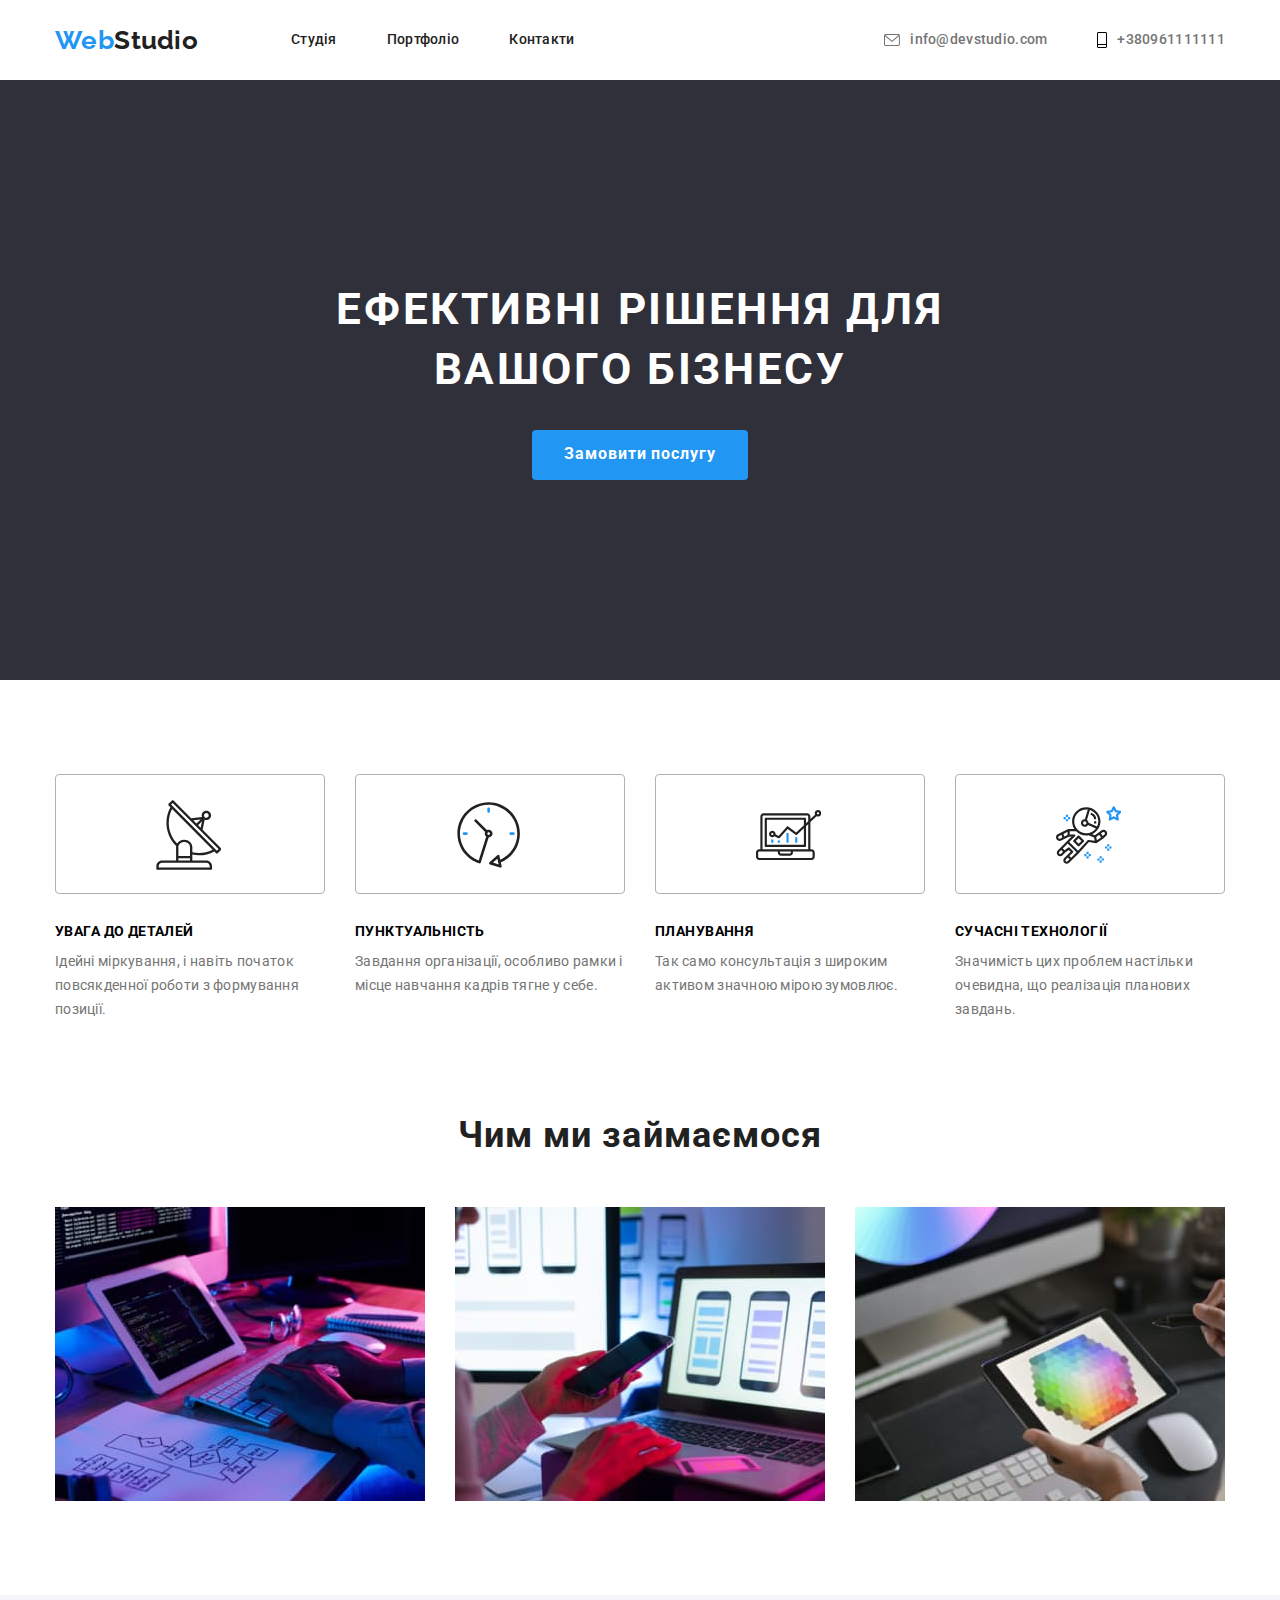
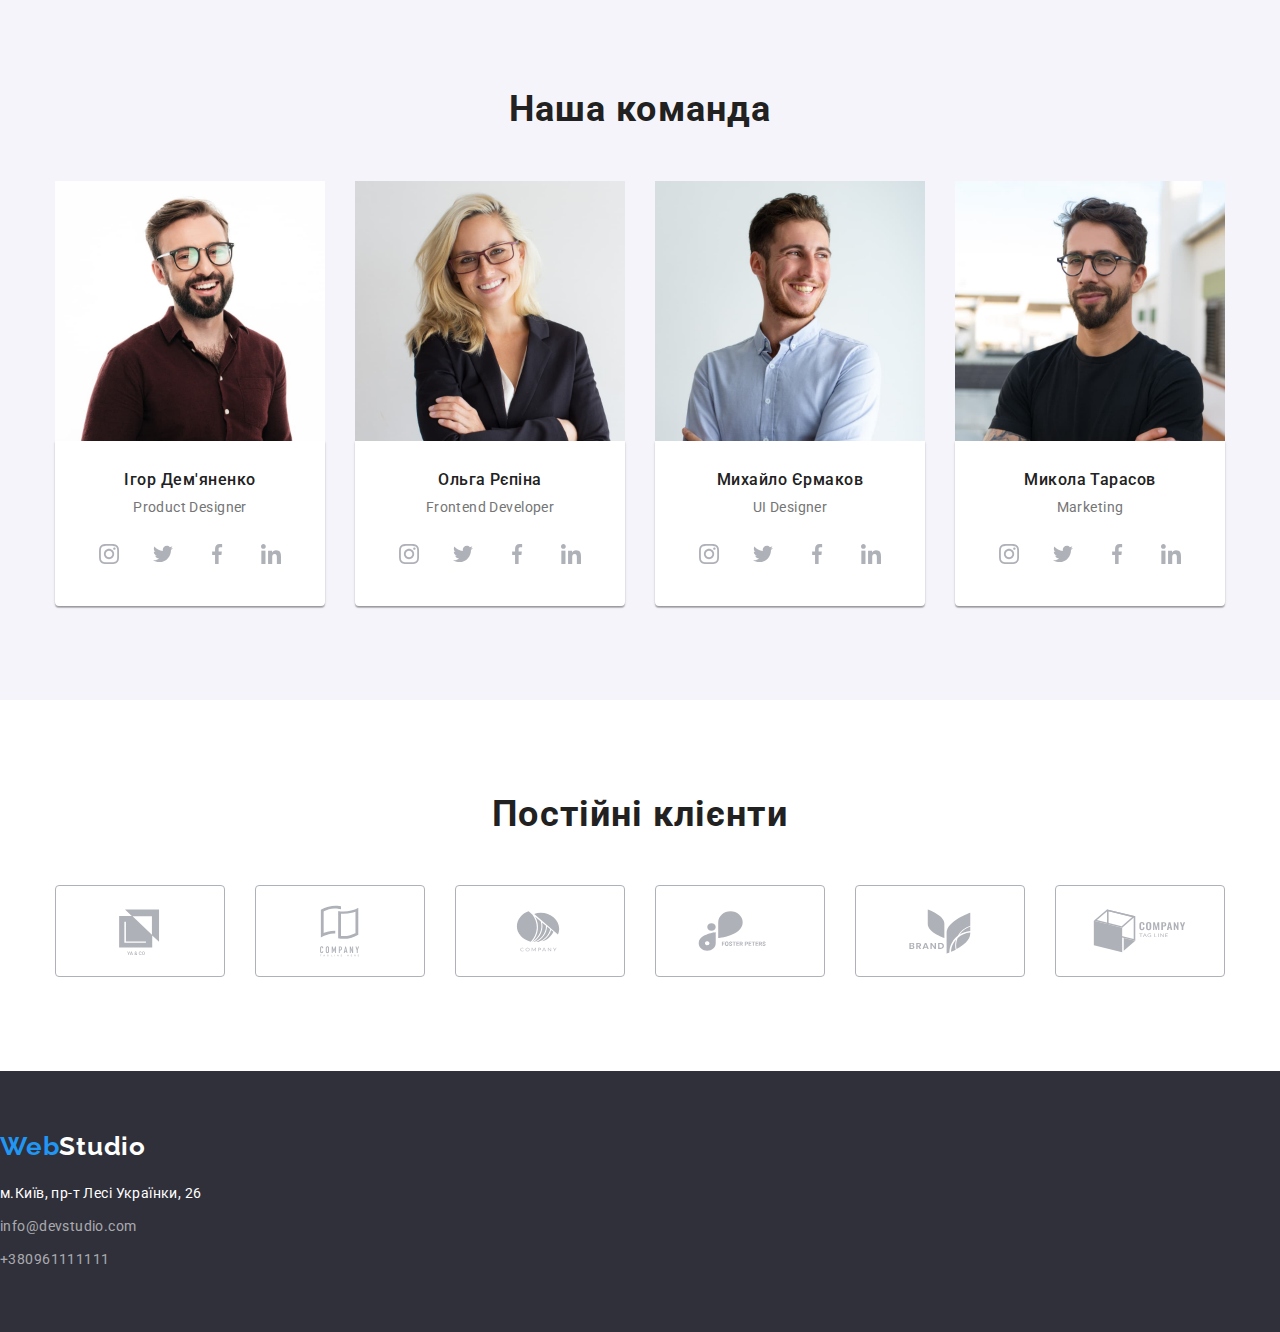
==== index.html @ b069c151 "header додав svg" ====
<!DOCTYPE html>
<html lang="uk">
<head>
  <meta charset="UTF-8">
  <meta name="viewport" content="width=device-width, initial-scale=1.0"/>
  <title>WebStudio</title>
  <link rel="preconnect" href="https://fonts.googleapis.com">
<link rel="preconnect" href="https://fonts.gstatic.com" crossorigin>
<link href="https://fonts.googleapis.com/css2?family=Raleway:wght@700&family=Roboto:wght@400;500;700;900&display=swap" 
rel="stylesheet">
 
<link rel="stylesheet"  
href="https://cdn.jsdelivr.net/npm/modern-normalize@1.1.0/modern-normalize.min.css">



<link rel="stylesheet" href=./css/styles.css>
  
  
</head>
  <body>
    <!--шапка сайта-->
<header class="page-header">
<div class="container page-header-container"> 
<nav class="page-nav">
     
          <a href="./index.html" class="studio-list link-port"><span class="logo"><span class="accent-logo list link">Web</span>Studio</span></a> 
    
     <ul class="list menu">
       <li class="menu-item">
          <a class="link-port menu-link contakt-stil" href="./index.html">Студія</a></li>
            <li class="menu-item">
               <a class="menu-link link-port" href="./portfolio.html">Портфоліо</a></li>
             <li class="menu-item"> 
          <a class="menu-link link-port" href="./index.html">Контакти</a></li>
    </ul>
  </nav>
    <ul class="list contakt">

      <div class="post-email">
        <li class="post-email-link"> 
          <svg class="post-email-icon">
            <use href="./images/symbol-defs 2.svg#icon-envelope-hover"></use>
       </li>

      <li>
        <a class="item-contakt contakt-email link-port" href="./mailto:info@devstudio.com">info@devstudio.com</a></li>
      </div>
        
        <div class="number">
        <li class="contakt-number"> 
          <svg class="contakt-phone-icon">
            <use href="./images/symbol-defs 2.svg#icon-untitled"></use>
       </li>
      
      <li><a class="item-contakt contakt-email  link-port" href="">+380961111111  </a></li>
    </div>
       
      

    </svg>


  
  </li>
   
    </ul>

  </div>


</header>

 <main> 
<section  class="overlay solutions-page section">    
 

  <div class="container">   

  
  
     <h1 class="title-main">Ефективні рішення для вашого бізнесу</h1>
       <button class="modal-open-btn button" type="button">Замовити послугу</button>
  </div>
      </div>
</section>
<section class="benefits section">
  <div class="container">
     <!-- <h2>ПЕРЕВАГИ КОМАНДИ</h2> -->
       <ul  class="list page-benefits">
  
        <li class="item-page-benefits">
          <div class="benefits-icon">
            <svg class="benefits-list-icon">

  <use href="./images/symbol-defs 2.svg#icon-ayntyf"></use>
                 </svg>
          </div>
          <h3 class="title-benefits">Увага до деталей</h3>
           <p class="note-benefits">Ідейні міркування, і навіть початок повсякденної роботи з формування позиції.</p>
        </li>
   
        <li class="item-page-benefits">
          <div class="benefits-icon">
            <svg class="benefits-list-icon">
            <use href="./images/symbol-defs 2.svg#icon-clock"></use>
                 </svg>
          </div>

          <h3 class="title-benefits">Пунктуальність</h3>
          <p class="note-benefits">Завдання організації, особливо рамки і місце навчання кадрів тягне у себе.</p>
          
       
        </li>
  
        <li class="item-page-benefits">
          <div class="benefits-icon">
            <svg class="benefits-list-icon">
            <use href="./images/symbol-defs 2.svg#icon-diagram"></use>
                 </svg>
          </div>
          <h3 class="title-benefits">Планування</h3>
           <p class="note-benefits">Так само консультація з широким активом значною мірою зумовлює.</p>
        </li>

             <li class="item-page-benefits">
              <div class="benefits-icon">
                <svg class="benefits-list-icon">
                <use href="./images/symbol-defs 2.svg#icon-astronaut"></use>
                     </svg>
              </div>
              <h3 class="title-benefits">Сучасні технології</h3>
          <p class="note-benefits">Значимість цих проблем настільки очевидна, що реалізація планових завдань.</p>
        </li>
      </ul>
  </div>
</section>

<section class="do-it section"> 
  <div class="container">

      <h2 class="team-liter">Чим ми займаємося</h2>
      <ul  class="list do "> 
        <li class="item-do">
          <img src="./images/box.img.jpg" alt="Печатає на ipad" width="370" >
          
        </li>
        <li class="item-do">
           <img src="./images/box2.img.jpg" alt="Печатає на ifone" width="370">
          
        </li>
        <li class="item-do">
           <img src="./images/box3.img.jpg" alt="Працює на ipad" width="370">
          
        </li>
      </ul>
    </div>
     </section>
     <section class="team-section section">
    <div class="container">

    <h2 class="team-liter">Наша команда</h2>
      <ul class="list team">
        
        <li class="item-team"><img src="./images/foto-Igor.jpg" alt="Ігорь Демяьяненко" width="270">
        <div class="card-bottom">
               <h3 class="team-name">Ігор Дем'яненко</h3>
                  <p class="team-speciality">Product Designer</p>
                  <ul class="social-list list">
                    <li class="social-list-item">
                      <a href="" class="social-list-link"> 
                      <svg lang="en" aria-label="instagram icon"  class="social-list-icon">
                        <use href="./images/symbol-defs 2.svg#icon-instagramKC-1">  </use>
                      </svg>
                     </a>
                    </li>
                    <li class="social-list-item">
                      <a href="" class="social-list-link"> 
                      <svg lang="en" aria-label="twitter icon" class="social-list-icon">
                        <use href="./images/symbol-defs 2.svg#icon-twitterK-1">  </use>
                      </svg>
                     </a>
                    </li>
                    <li class="social-list-item">
                      <a href="" class="social-list-link"> 
                      <svg lang="en" aria-label="facebook icon" class="social-list-icon">
                         <use href="./images/symbol-defs 2.svg#icon-facebookK-1"></use>
                      </svg>
                     </a>
                    </li>
                    <li class="social-list-item">
                      <a href="" class="social-list-link"> 
                      <svg lang="en" aria-label="linkedin icon"  class="social-list-icon">
                        <use href="./images/symbol-defs 2.svg#icon-linkedinK-1">  </use>
                      </svg >
                     </a>
                    </li>

        </div>
        </li>
           
       
        <li class="item-team"><img src="./images/foto-olga.jpg" alt="Ольга Репіна" width="270">
          <div class="card-bottom">   
            <h3 class="team-name">Ольга Рєпіна</h3>
              <p class="team-speciality">Frontend Developer</p>
              <ul class="social-list list">
                <li class="social-list-item">
                  <a href="" class="social-list-link"> 
                  <svg lang="en" aria-label="instagram icon"  class="social-list-icon">
                    <use href="./images/symbol-defs 2.svg#icon-instagramKC-1">  </use>
                  </svg>
                 </a>
                </li>
                <li class="social-list-item">
                  <a href="" class="social-list-link"> 
                  <svg lang="en" aria-label="twitter icon" class="social-list-icon">
                    <use href="./images/symbol-defs 2.svg#icon-twitterK-1">  </use>
                  </svg>
                 </a>
                </li>
                <li class="social-list-item">
                  <a href="" class="social-list-link"> 
                  <svg lang="en" aria-label="facebook icon" class="social-list-icon">
                     <use href="./images/symbol-defs 2.svg#icon-facebookK-1"></use>
                  </svg>
                 </a>
                </li>
                <li class="social-list-item">
                  <a href="" class="social-list-link"> 
                  <svg lang="en" aria-label="linkedin icon"  class="social-list-icon">
                    <use href="./images/symbol-defs 2.svg#icon-linkedinK-1">  </use>
                  </svg >
                 </a>
                </li>

 

          </div>

         </li>

         <li class="item-team"><img src="./images/foto-mukola.jpg" alt="Микола Єрмаков" width="270">
          <div class="card-bottom">
             <h3 class="team-name">Михайло Єрмаков</h3>
               <p class="team-speciality">UI Designer</p>
               <ul class="social-list list">
                <li class="social-list-item">
                  <a href="" class="social-list-link"> 
                  <svg lang="en" aria-label="instagram icon"  class="social-list-icon">
                    <use href="./images/symbol-defs 2.svg#icon-instagramKC-1">  </use>
                  </svg>
                 </a>
                </li>
                <li class="social-list-item">
                  <a href="" class="social-list-link"> 
                  <svg lang="en" aria-label="twitter icon" class="social-list-icon">
                    <use href="./images/symbol-defs 2.svg#icon-twitterK-1">  </use>
                  </svg>
                 </a>
                </li>
                <li class="social-list-item">
                  <a href="" class="social-list-link"> 
                  <svg lang="en" aria-label="facebook icon" class="social-list-icon">
                     <use href="./images/symbol-defs 2.svg#icon-facebookK-1"></use>
                  </svg>
                 </a>
                </li>
                <li class="social-list-item">
                  <a href="" class="social-list-link"> 
                  <svg lang="en" aria-label="linkedin icon"  class="social-list-icon">
                    <use href="./images/symbol-defs 2.svg#icon-linkedinK-1">  </use>
                  </svg >
                 </a>
                </li>

 
          </div>
         </li>





      
        <li class="item-team"><img src="./images/foto-muhalo.jpg" alt="Михайло Тарасов" width="270">
         <div class="card-bottom">  
          <h3 class="team-name">Микола Тарасов</h3>
              <p class="team-speciality">Marketing</p>
              <ul class="social-list list">
                <li class="social-list-item">
                  <a href="" class="social-list-link"> 
                  <svg lang="en" aria-label="instagram icon"  class="social-list-icon">
                    <use href="./images/symbol-defs 2.svg#icon-instagramKC-1">  </use>
                  </svg>
                 </a>
                </li>
                <li class="social-list-item">
                  <a href="" class="social-list-link"> 
                  <svg lang="en" aria-label="twitter icon" class="social-list-icon">
                    <use href="./images/symbol-defs 2.svg#icon-twitterK-1">  </use>
                  </svg>
                 </a>
                </li>
                <li class="social-list-item">
                  <a href="" class="social-list-link"> 
                  <svg lang="en" aria-label="facebook icon" class="social-list-icon">
                     <use href="./images/symbol-defs 2.svg#icon-facebookK-1"></use>
                  </svg>
                 </a>
                </li>
                <li class="social-list-item">
                  <a href="" class="social-list-link"> 
                  <svg lang="en" aria-label="linkedin icon"  class="social-list-icon">
                    <use href="./images/symbol-defs 2.svg#icon-linkedinK-1">  </use>
                  </svg >
                 </a>
                </li>
             </div>
        </li>
    </ul>
  
    </div>
     </section>
     <section class="section">
      <div class="container">
        <h2 class="team-liter">Постійні клієнти</h2>
        <ul class="customers-list list">
          <li class="customers-list-item">
            <a href="" class="customers-list-link">
              <svg class="customers-list-icon">
                <use href="./images/symbol-defs 2.svg#icon-yaco-1"></use>
              </svg>
            </a>
          </li>
          <li class="customers-list-item">
            <a href="" class="customers-list-link">
              <svg class="customers-list-icon">
                <use href="./images/symbol-defs 2.svg#icon-companypk-1"></use>
        
              </svg>
            </a>
          </li>
          <li class="customers-list-item">
            <a href="" class="customers-list-link">
              <svg class="customers-list-icon">
                <use href="./images/symbol-defs 2.svg#icon-companypkfish-1"> </use>

              </svg>
            </a>
          </li>
          <li class="customers-list-item">
            <a href="" class="customers-list-link">
              <svg class="customers-list-icon">
                <use href="./images/symbol-defs 2.svg#icon-foster-peters-1"></use>
              </svg>
            </a>
          </li>
          <li class="customers-list-item">
            <a href="" class="customers-list-link">
              <svg class="customers-list-icon">
                <use href="./images/symbol-defs 2.svg#icon-brend-1"></use>
              </svg>
            </a>
          </li>
          <li class="customers-list-item">
            <a href="" class="customers-list-link">
              <svg class="customers-list-icon">
                <use href="images/symbol-defs 2.svg#icon-kub"></use>
              </svg>
            </a>
          </li>

        </ul>



        


        </div>



      </div>



     </section>

    </main>
  <footer class="foot">
           
      <div class="container page-foot">
      
</ul>


        </div>
    
      <a class="logo-w link" href="./index.html">
        <span class="accent-logo ">Web</span>Studio</span></a> 
         
      <address>
        <ul class="foot-list list log-name">

          <li><a>м.Київ, пр-т Лесі Українки, 26</a></li>
          <li><a  class="link tel-port" href="">info@devstudio.com</a></li>
          <li><a  class="link list tel-port" href="">+380961111111</a></li>

        </ul>
      </address>
     
      
      </div>   
     </section>  
   
 </footer>
</body>
</html>
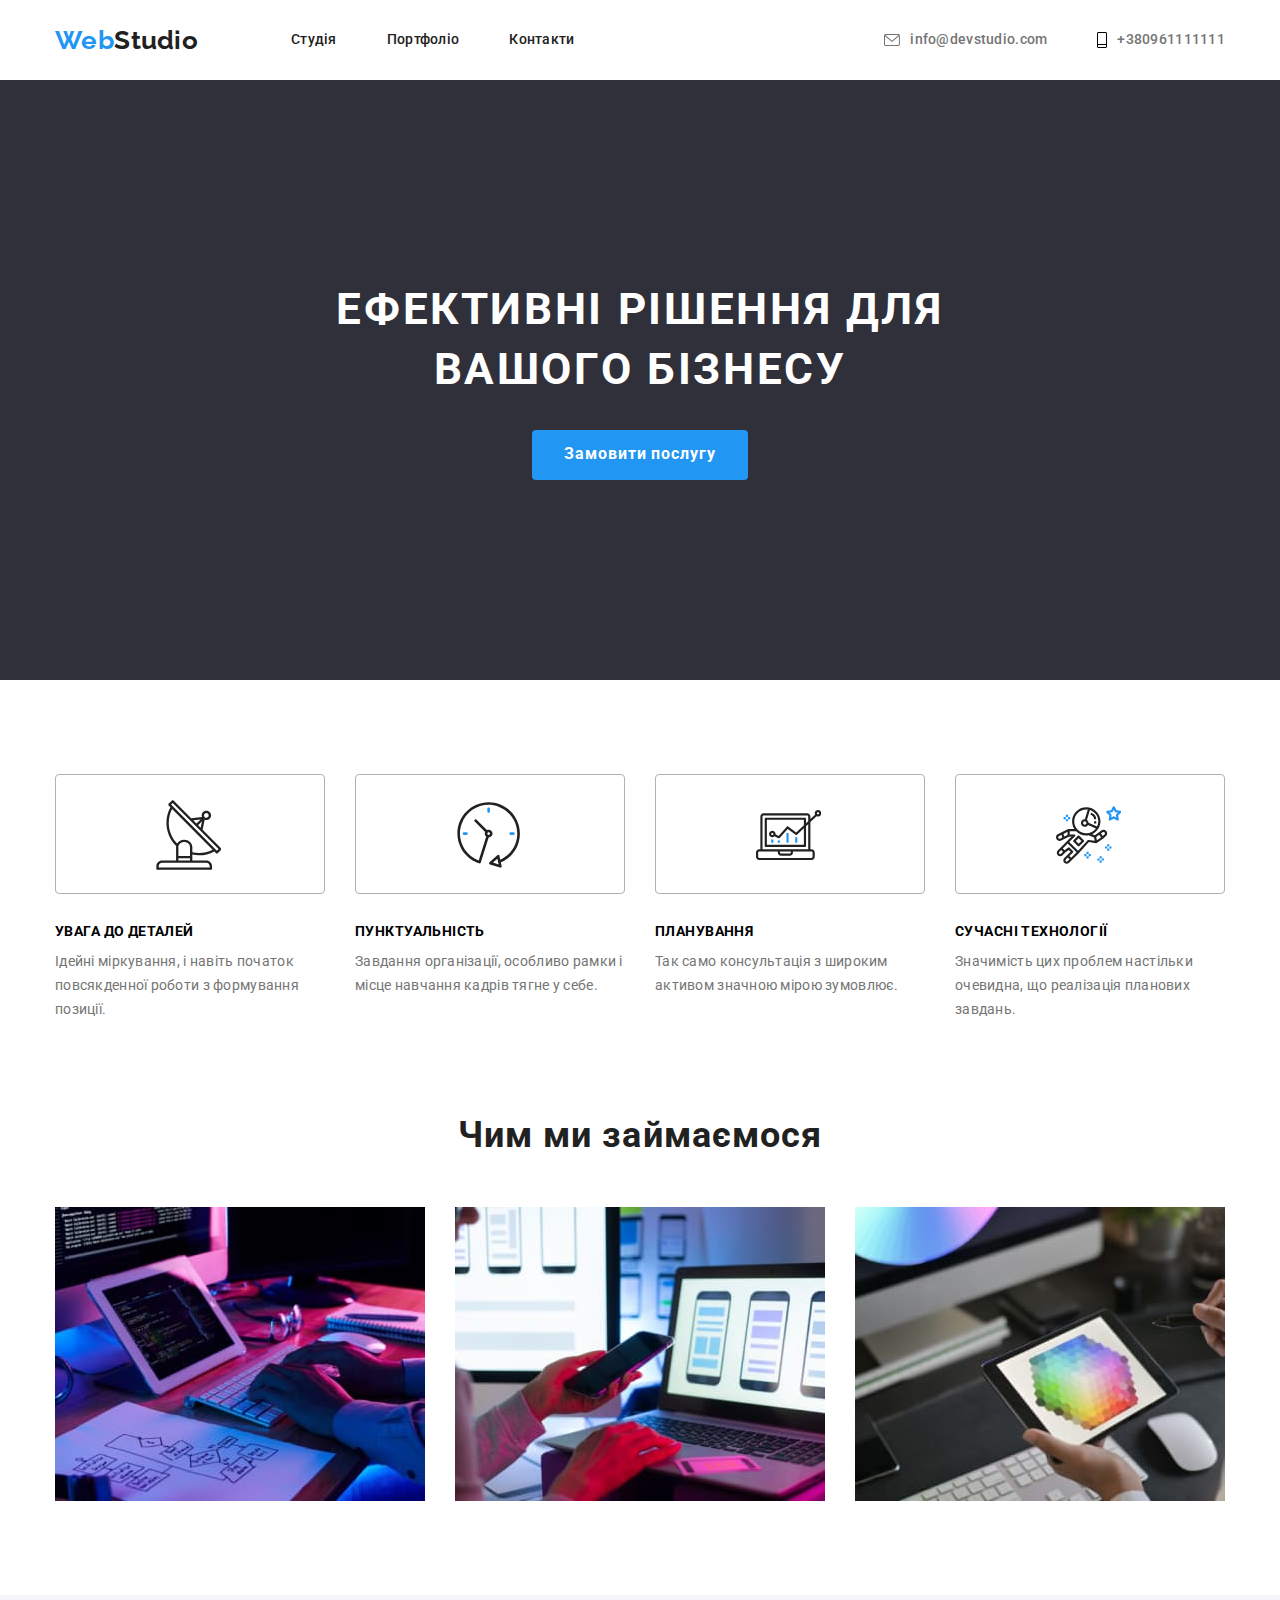
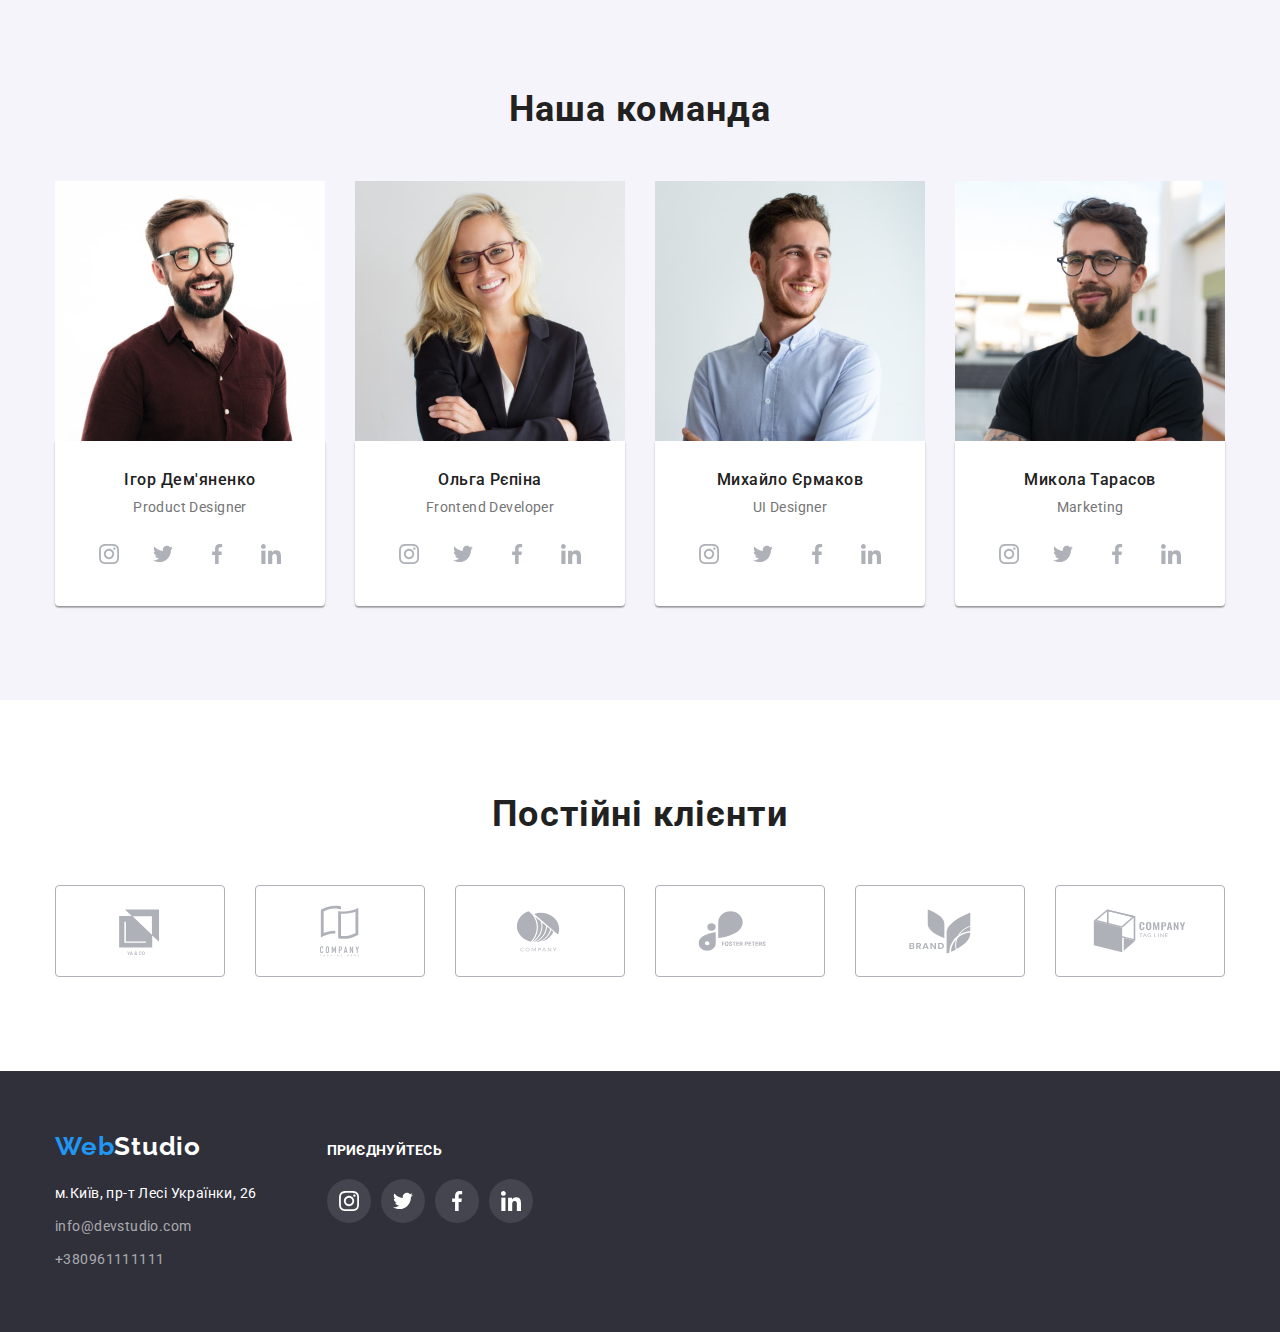
==== commit 044a6447: "svg додав у футер" ====
--- a/index.html
+++ b/index.html
@@ -316,6 +316,7 @@
                   </svg >
                  </a>
                 </li>
+
              </div>
         </li>
     </ul>
@@ -372,32 +373,20 @@
           </li>
 
         </ul>
-
-
-
-        
-
-
         </div>
-
-
-
       </div>
-
-
-
      </section>
 
     </main>
   <footer class="foot">
            
-      <div class="container page-foot">
-      
-</ul>
-
-
-        </div>
-    
+  <div class="container page-foot">
+      
+
+
+
+      
+    <div class="foot-top">
       <a class="logo-w link" href="./index.html">
         <span class="accent-logo ">Web</span>Studio</span></a> 
          
@@ -410,9 +399,44 @@
 
         </ul>
       </address>
-     
-      
-      </div>   
+    </div>   
+    <div class="join">
+        <h3 class="join-title">Приєднуйтесь</h3>
+        <ul class="social-list list">
+          <li class="social-list-item">
+            <a href="" class="social-list-link-footer"> 
+            <svg lang="en" aria-label="instagram icon"  class="social-list-icon-footer">
+              <use href="./images/symbol-defs 2.svg#icon-instagramKC-1">  </use>
+            </svg>
+           </a>
+          </li>
+          <li class="social-list-item">
+            <a href="" class="social-list-link-footer"> 
+            <svg lang="en" aria-label="twitter icon" class="social-list-icon-footer">
+              <use href="./images/symbol-defs 2.svg#icon-twitterK-1">  </use>
+            </svg>
+           </a>
+          </li>
+          <li class="social-list-item">
+            <a href="" class="social-list-link-footer"> 
+            <svg lang="en" aria-label="facebook icon" class="social-list-icon-footer">
+               <use href="./images/symbol-defs 2.svg#icon-facebookK-1"></use>
+            </svg>
+           </a>
+          </li>
+          <li class="social-list-item">
+            <a href="" class="social-list-link-footer"> 
+            <svg lang="en" aria-label="linkedin icon"  class="social-list-icon-footer">
+              <use href="./images/symbol-defs 2.svg#icon-linkedinK-1">  </use>
+            </svg >
+           </a>
+          </li>
+
+
+    </div>
+      
+        
+ </div>
      </section>  
    
  </footer>
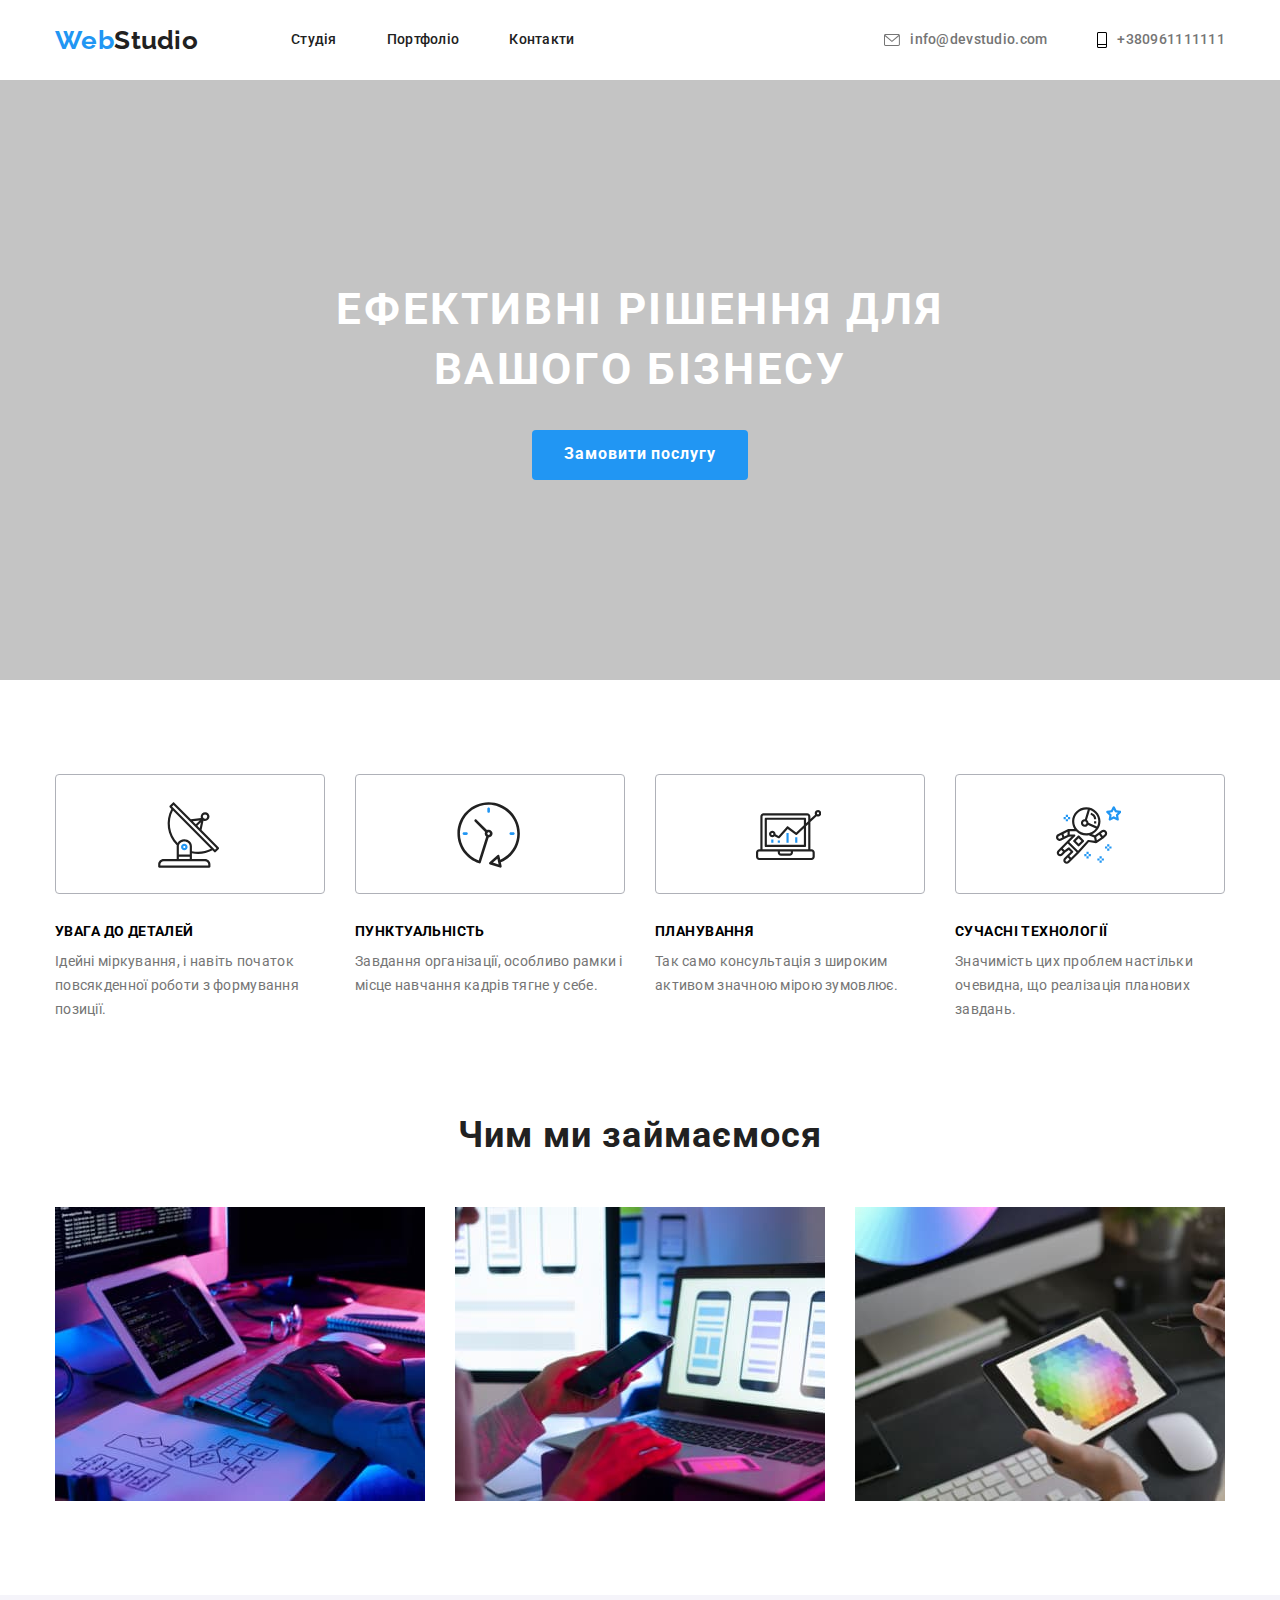
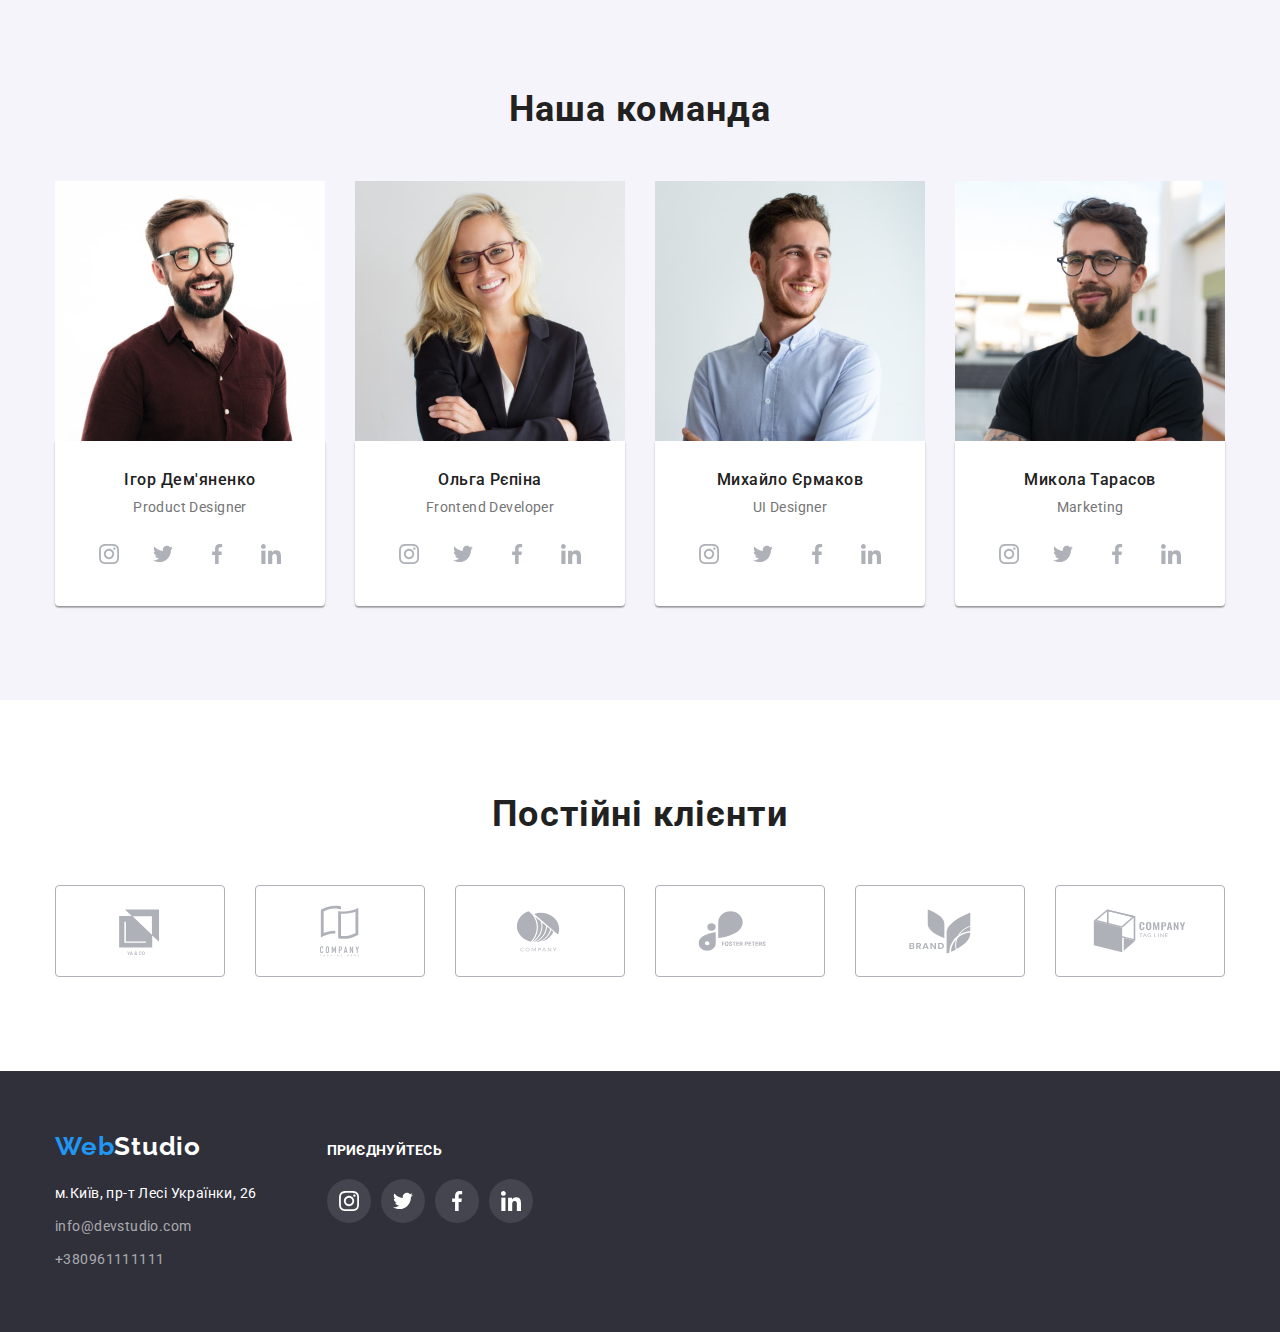
==== commit 72511c73: "4" ====
--- a/index.html
+++ b/index.html
@@ -93,7 +93,7 @@
           <div class="benefits-icon">
             <svg class="benefits-list-icon">
 
-  <use href="./images/symbol-defs 2.svg#icon-ayntyf"></use>
+  <use href="./images/symbol-defs 2.svg#icon-antenna-1"></use>
                  </svg>
           </div>
           <h3 class="title-benefits">Увага до деталей</h3>
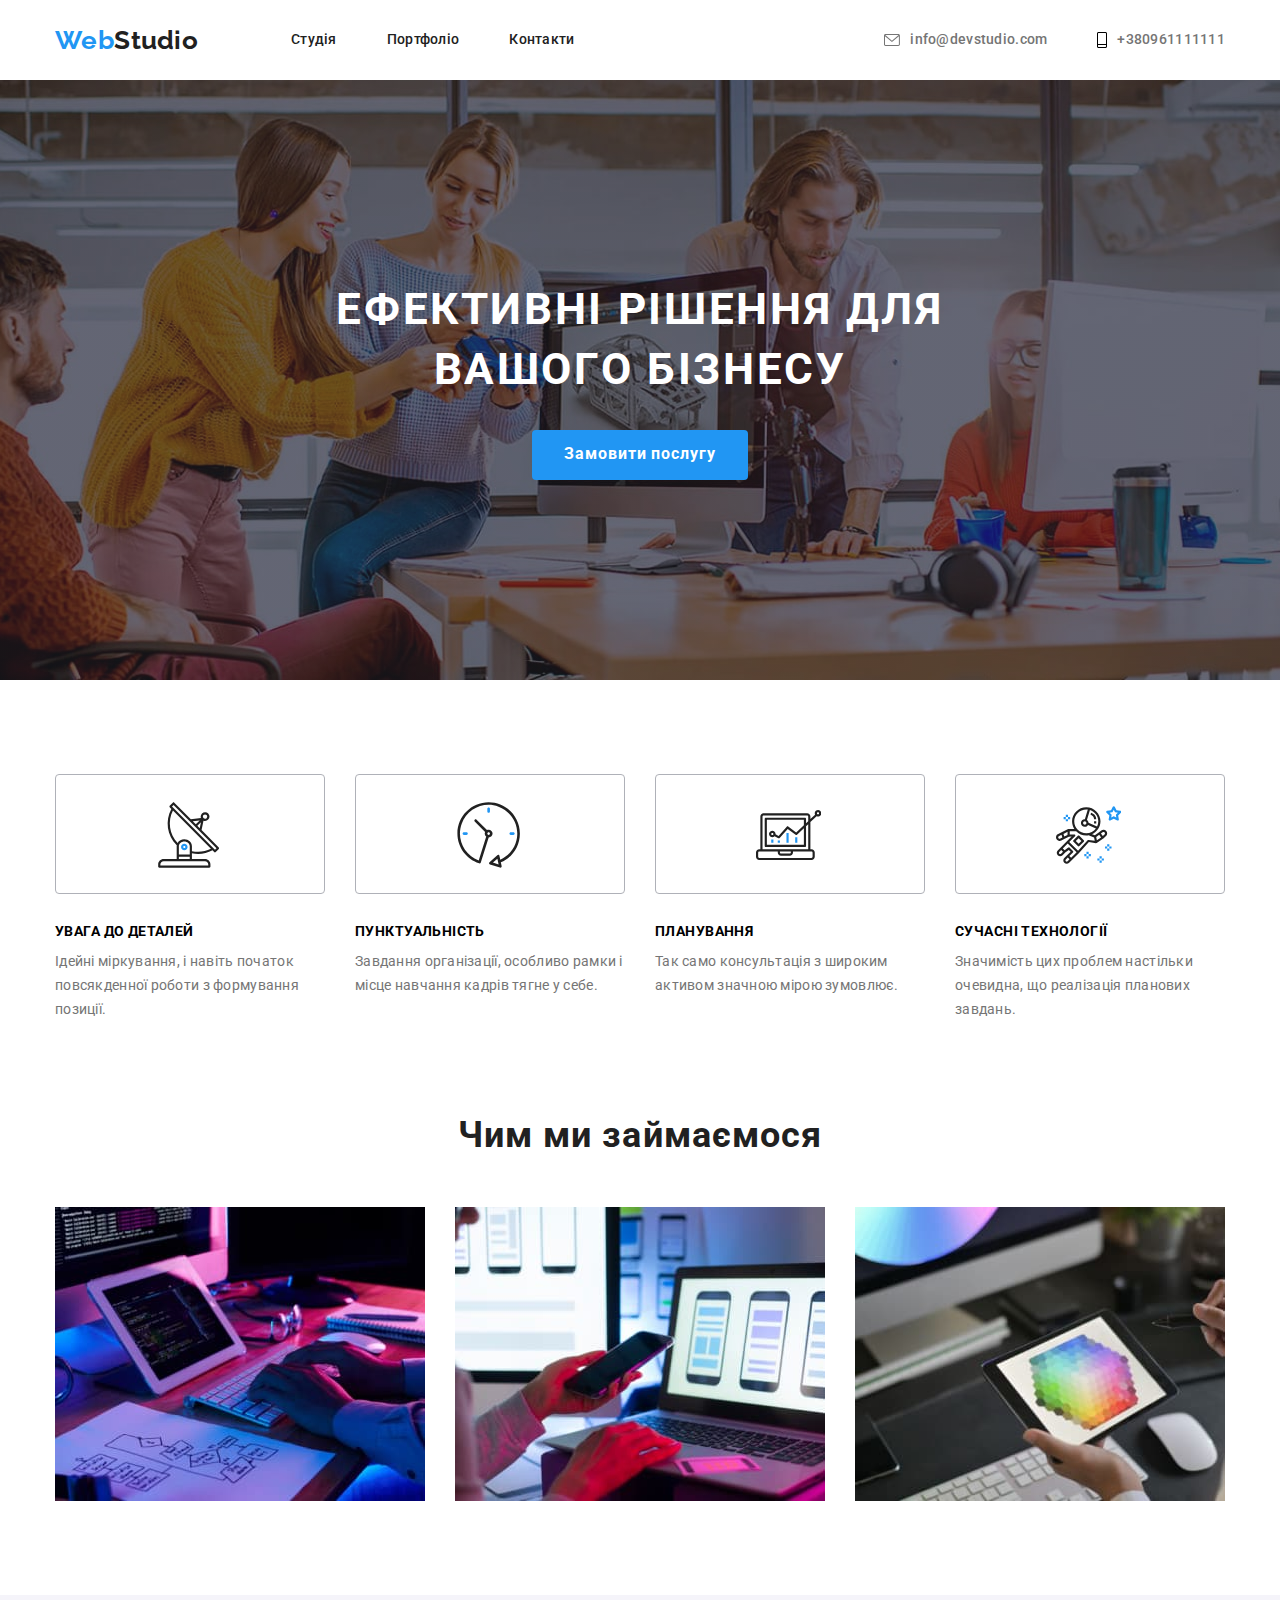
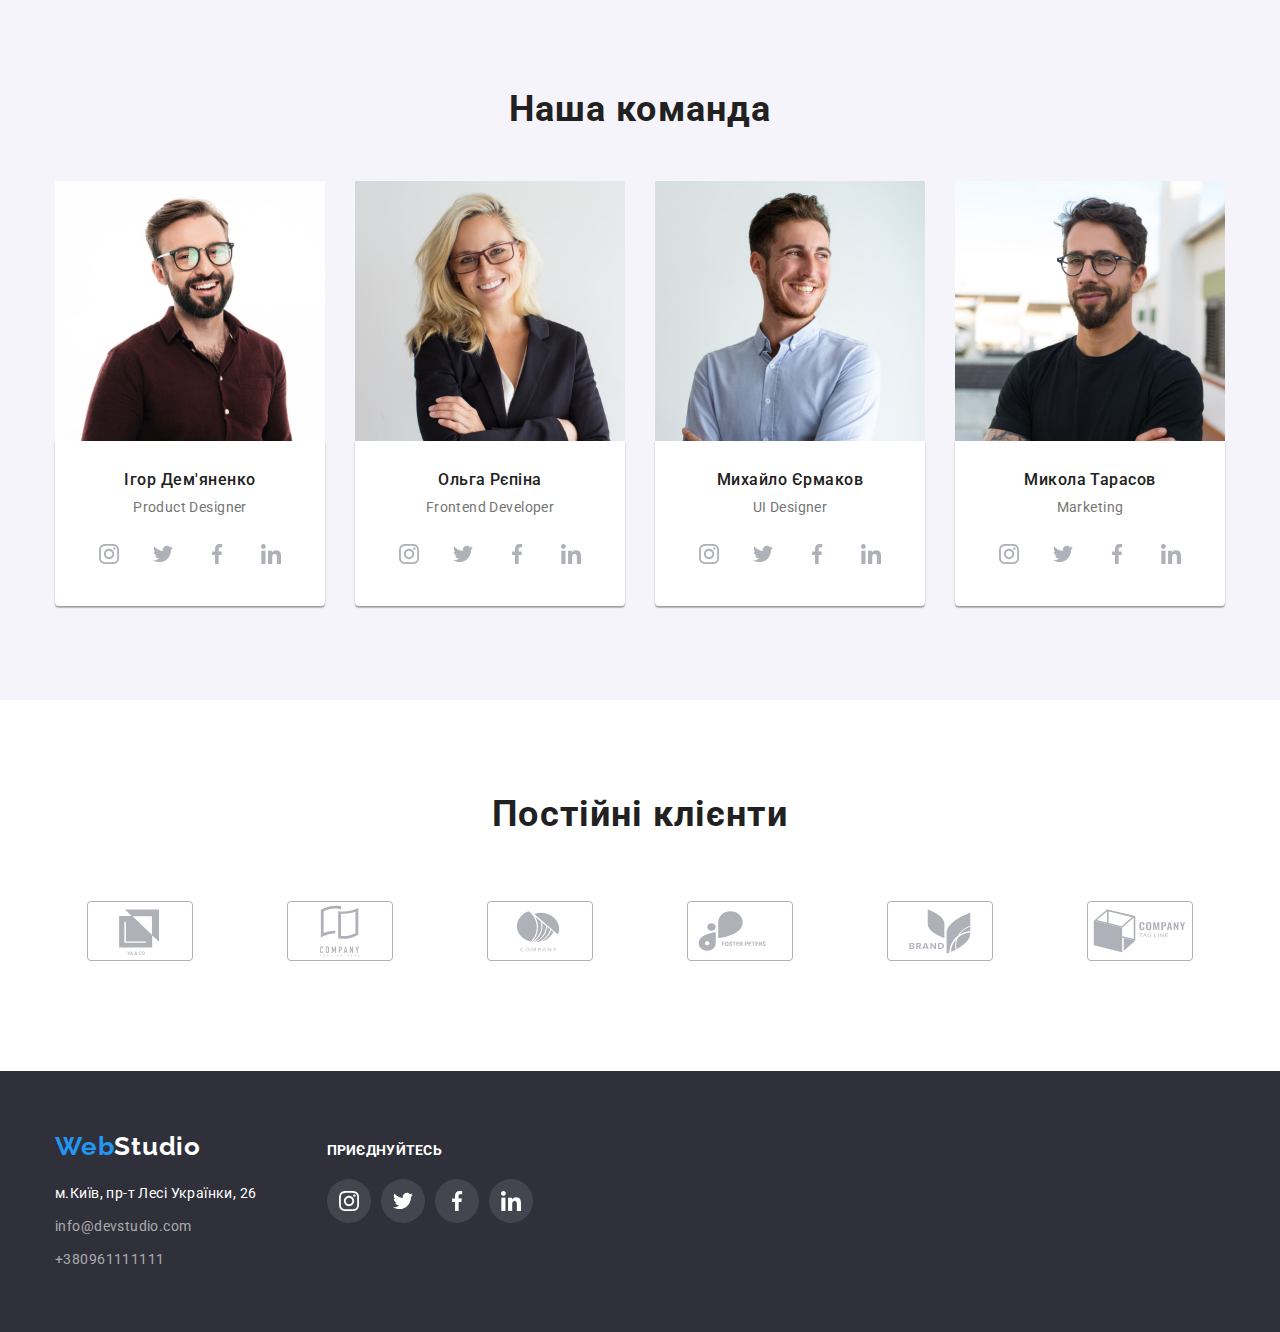
==== commit 4dc00945: "виправлення" ====
--- a/index.html
+++ b/index.html
@@ -48,8 +48,8 @@
       </div>
         
         <div class="number">
-        <li class="contakt-number"> 
-          <svg class="contakt-phone-icon">
+        <li class="contakt-number contakt-email"> 
+          <svg class="contakt-phone-icon ">
             <use href="./images/symbol-defs 2.svg#icon-untitled"></use>
        </li>
       
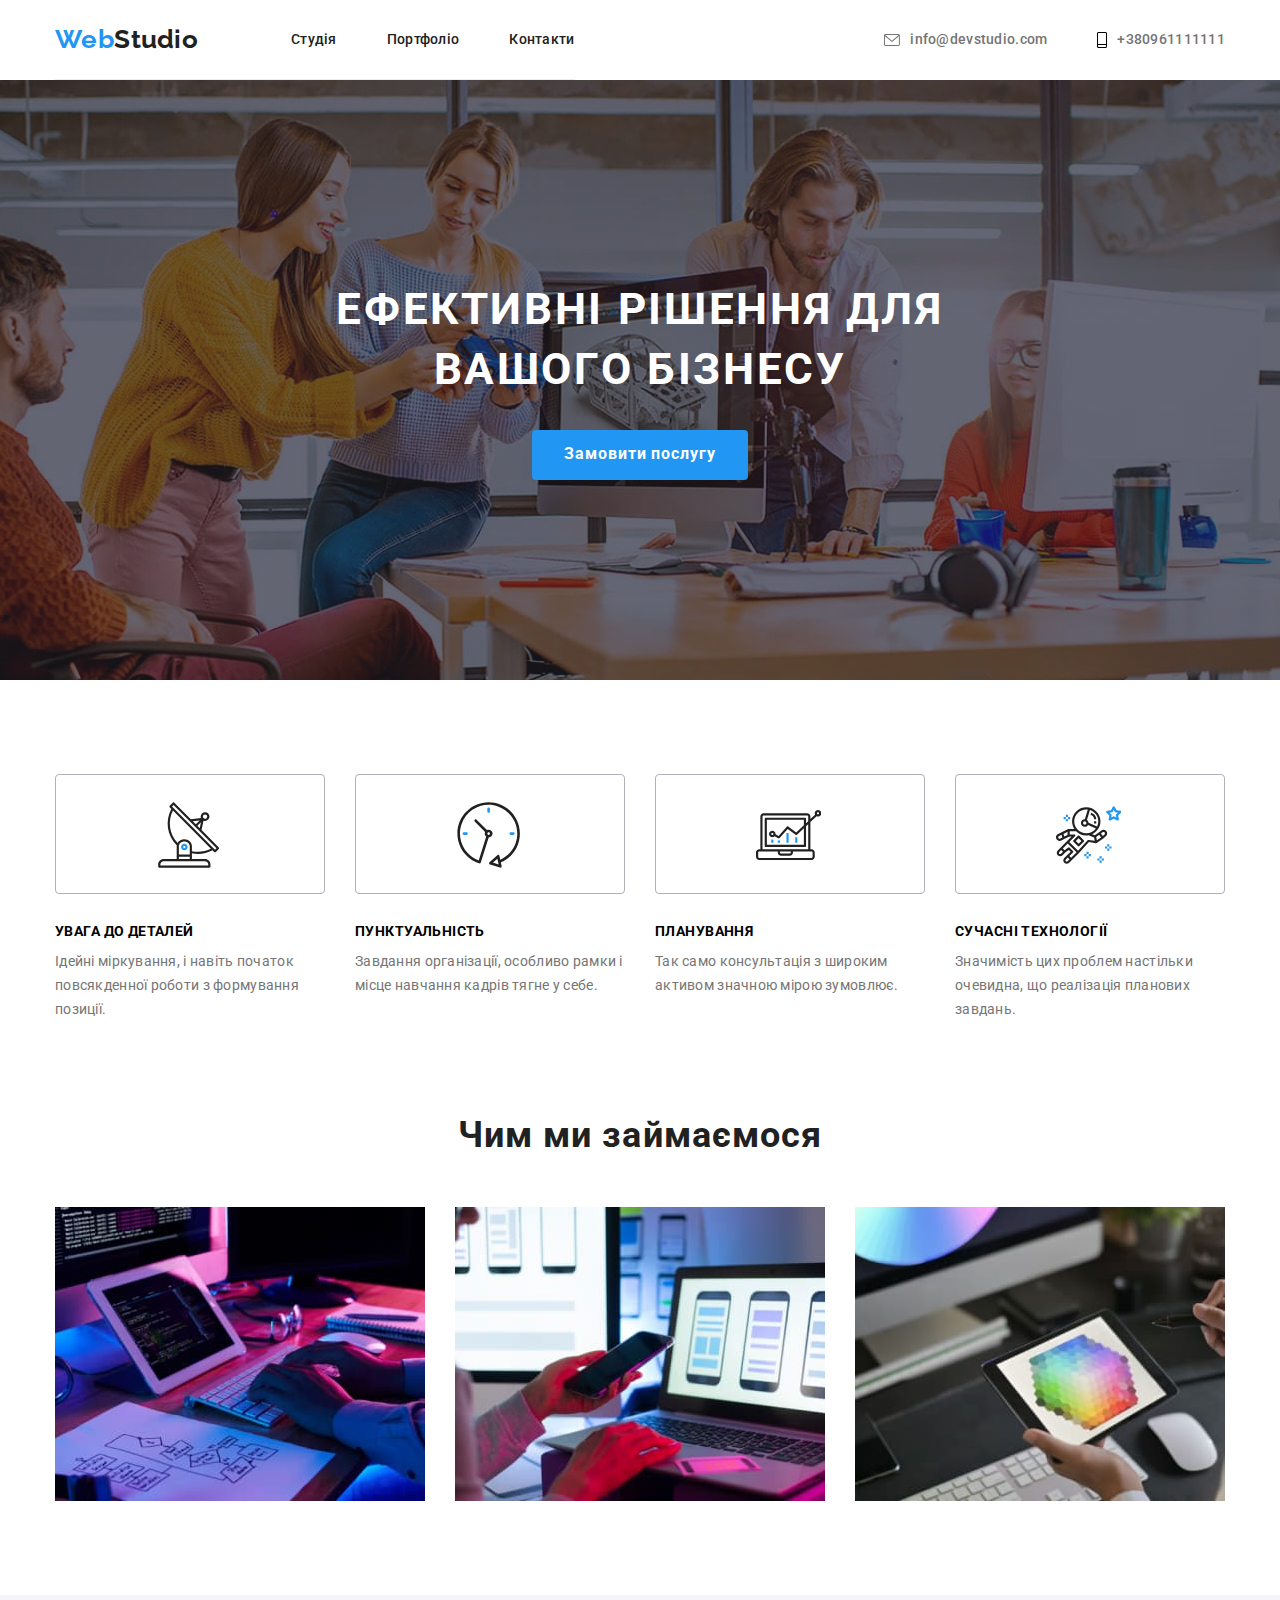
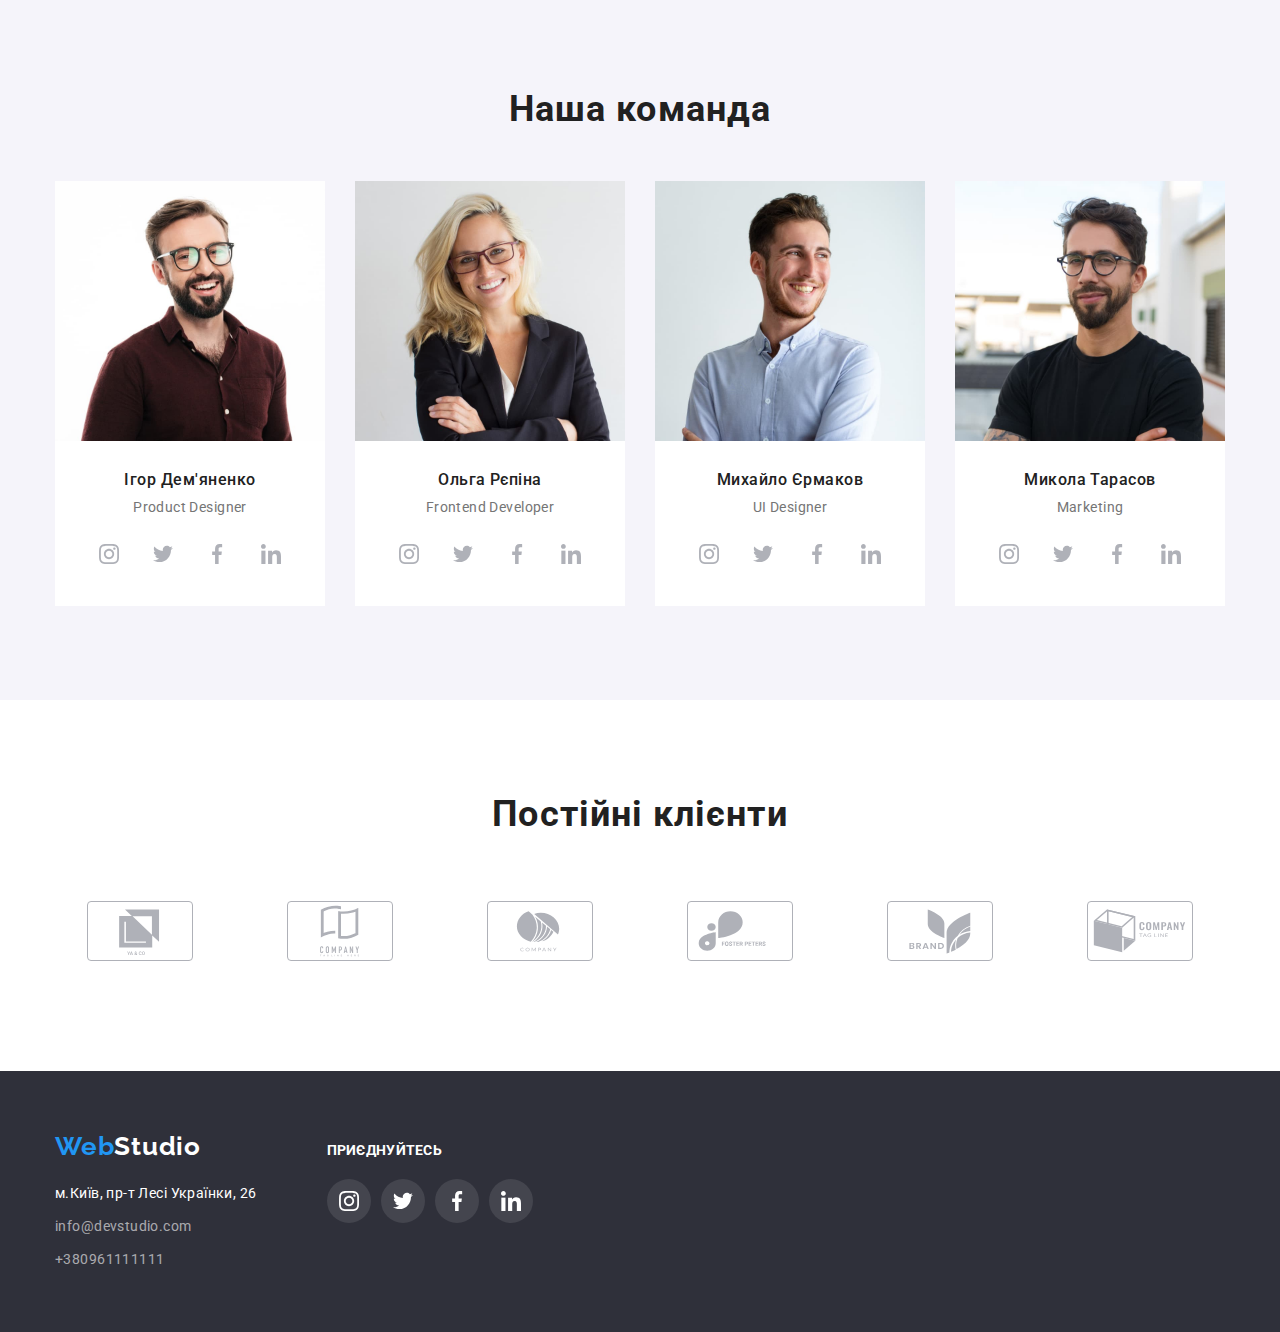
==== commit 1512d022: "4" ====
--- a/index.html
+++ b/index.html
@@ -22,7 +22,7 @@
     <!--шапка сайта-->
 <header class="page-header">
 <div class="container page-header-container"> 
-<nav class="page-nav">
+<nav class="page-nav box ">
      
           <a href="./index.html" class="studio-list link-port"><span class="logo"><span class="accent-logo list link">Web</span>Studio</span></a> 
     
@@ -38,7 +38,7 @@
     <ul class="list contakt">
 
       <div class="post-email">
-        <li class="post-email-link"> 
+        <li class="post-email-link item-contakt "> 
           <svg class="post-email-icon">
             <use href="./images/symbol-defs 2.svg#icon-envelope-hover"></use>
        </li>
@@ -51,23 +51,14 @@
         <li class="contakt-number contakt-email"> 
           <svg class="contakt-phone-icon ">
             <use href="./images/symbol-defs 2.svg#icon-untitled"></use>
-       </li>
+        </li>
       
-      <li><a class="item-contakt contakt-email  link-port" href="">+380961111111  </a></li>
-    </div>
-       
-      
-
+        <li><a class="item-contakt contakt-email  link-port" href="">+380961111111  </a></li>
+      </div>
     </svg>
-
-
-  
-  </li>
-   
-    </ul>
-
-  </div>
-
+         </li>
+     </ul>
+</div>
 
 </header>
 
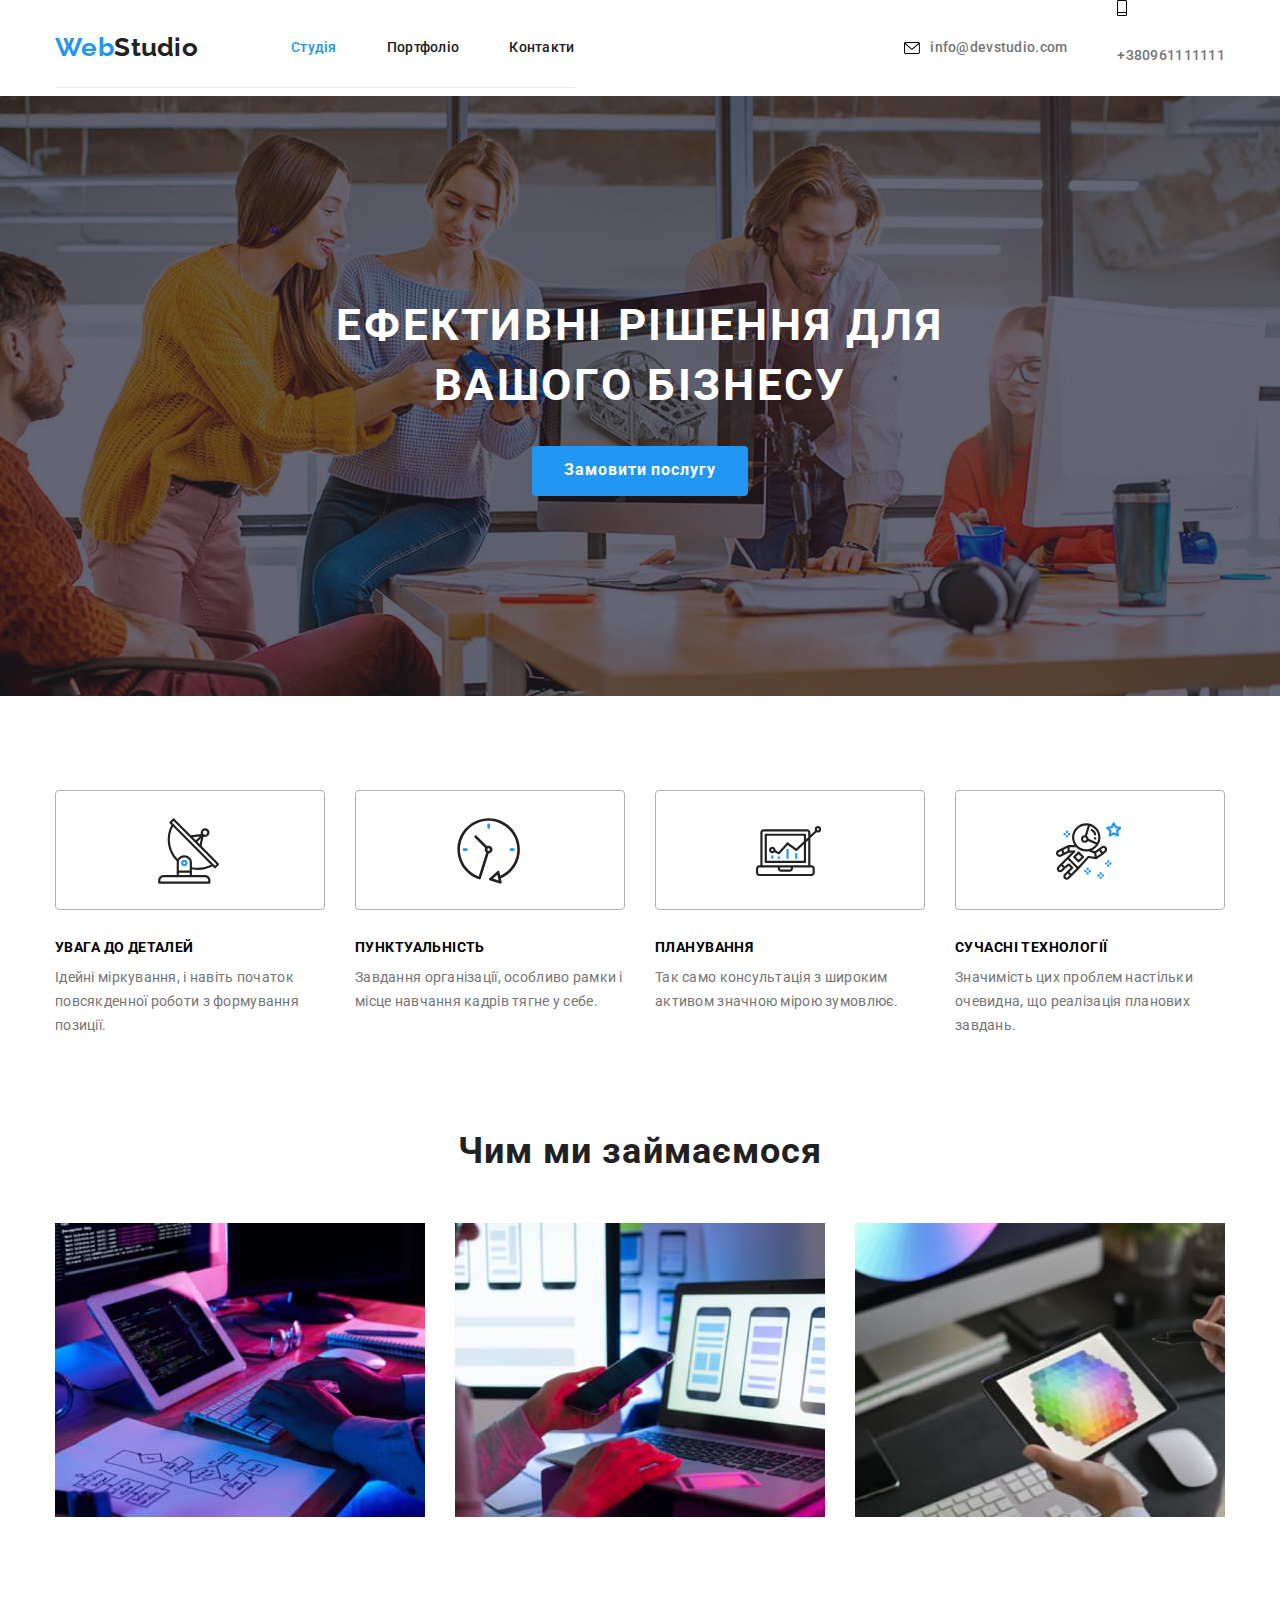
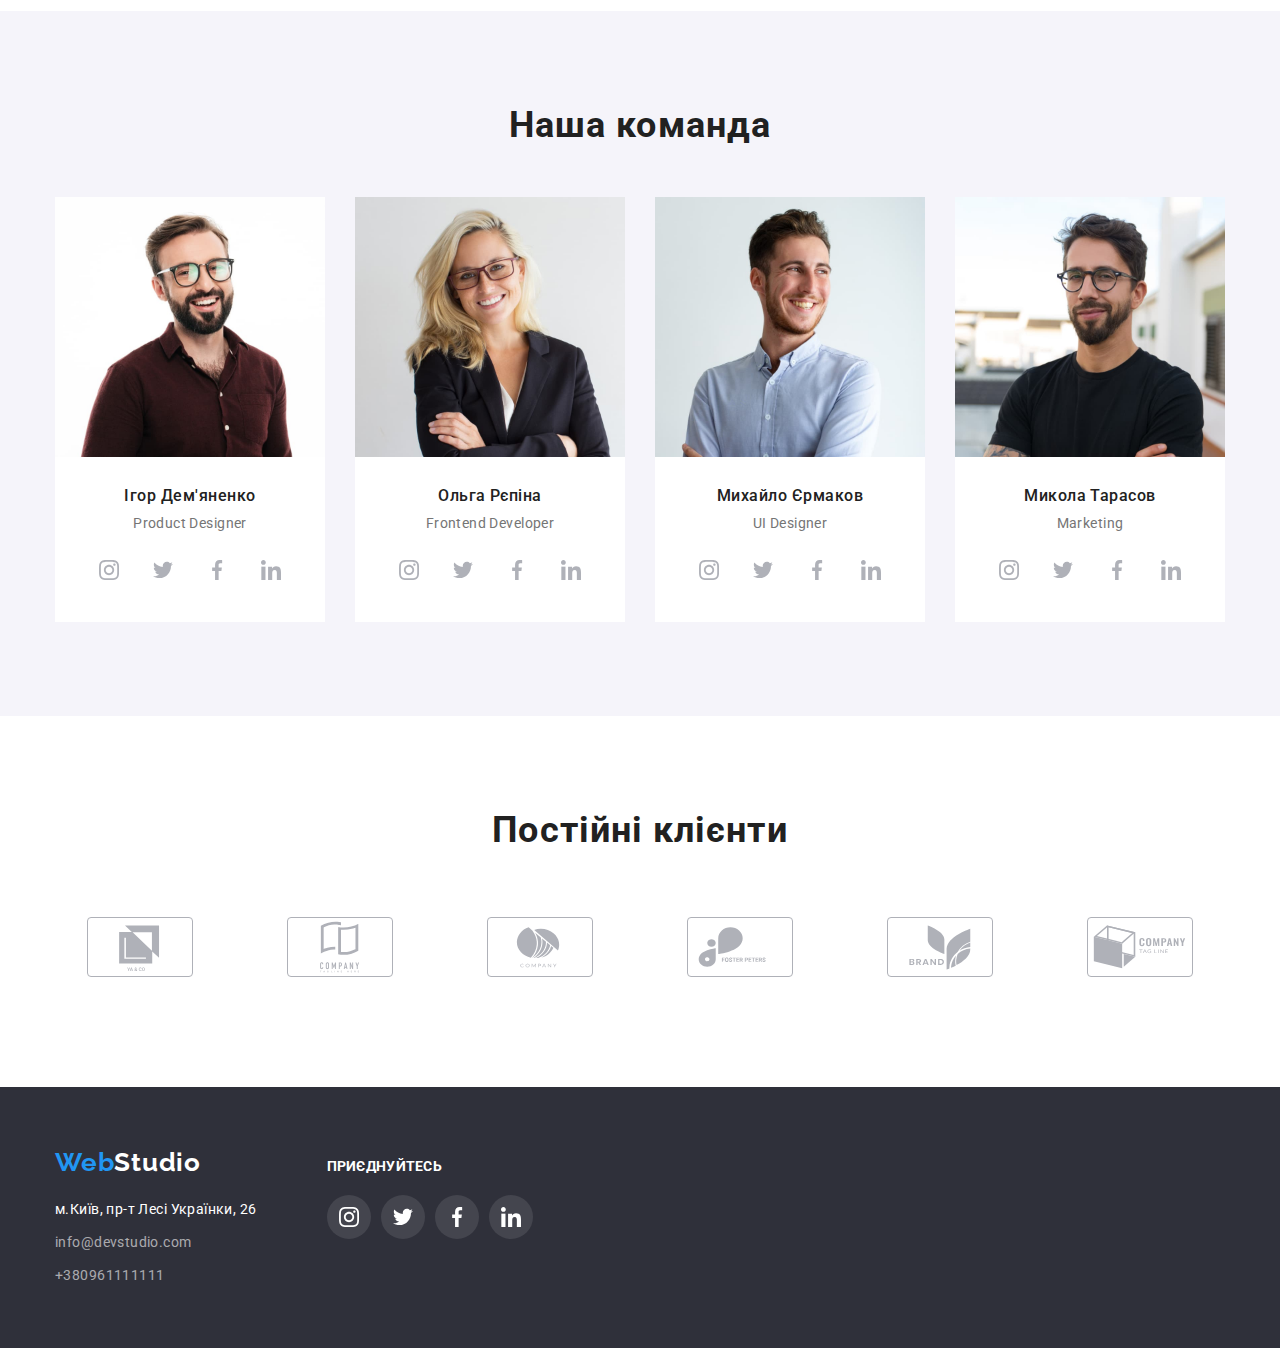
==== commit 07c5c9b8: "6" ====
--- a/index.html
+++ b/index.html
@@ -28,9 +28,9 @@
     
      <ul class="list menu">
        <li class="menu-item">
-          <a class="link-port menu-link contakt-stil" href="./index.html">Студія</a></li>
+          <a class="link-port menu-link currentColor contakt-stil" href="./index.html">Студія</a></li>
             <li class="menu-item">
-               <a class="menu-link link-port" href="./portfolio.html">Портфоліо</a></li>
+               <a class="menu-link   link-port" href="./portfolio.html">Портфоліо</a></li>
              <li class="menu-item"> 
           <a class="menu-link link-port" href="./index.html">Контакти</a></li>
     </ul>
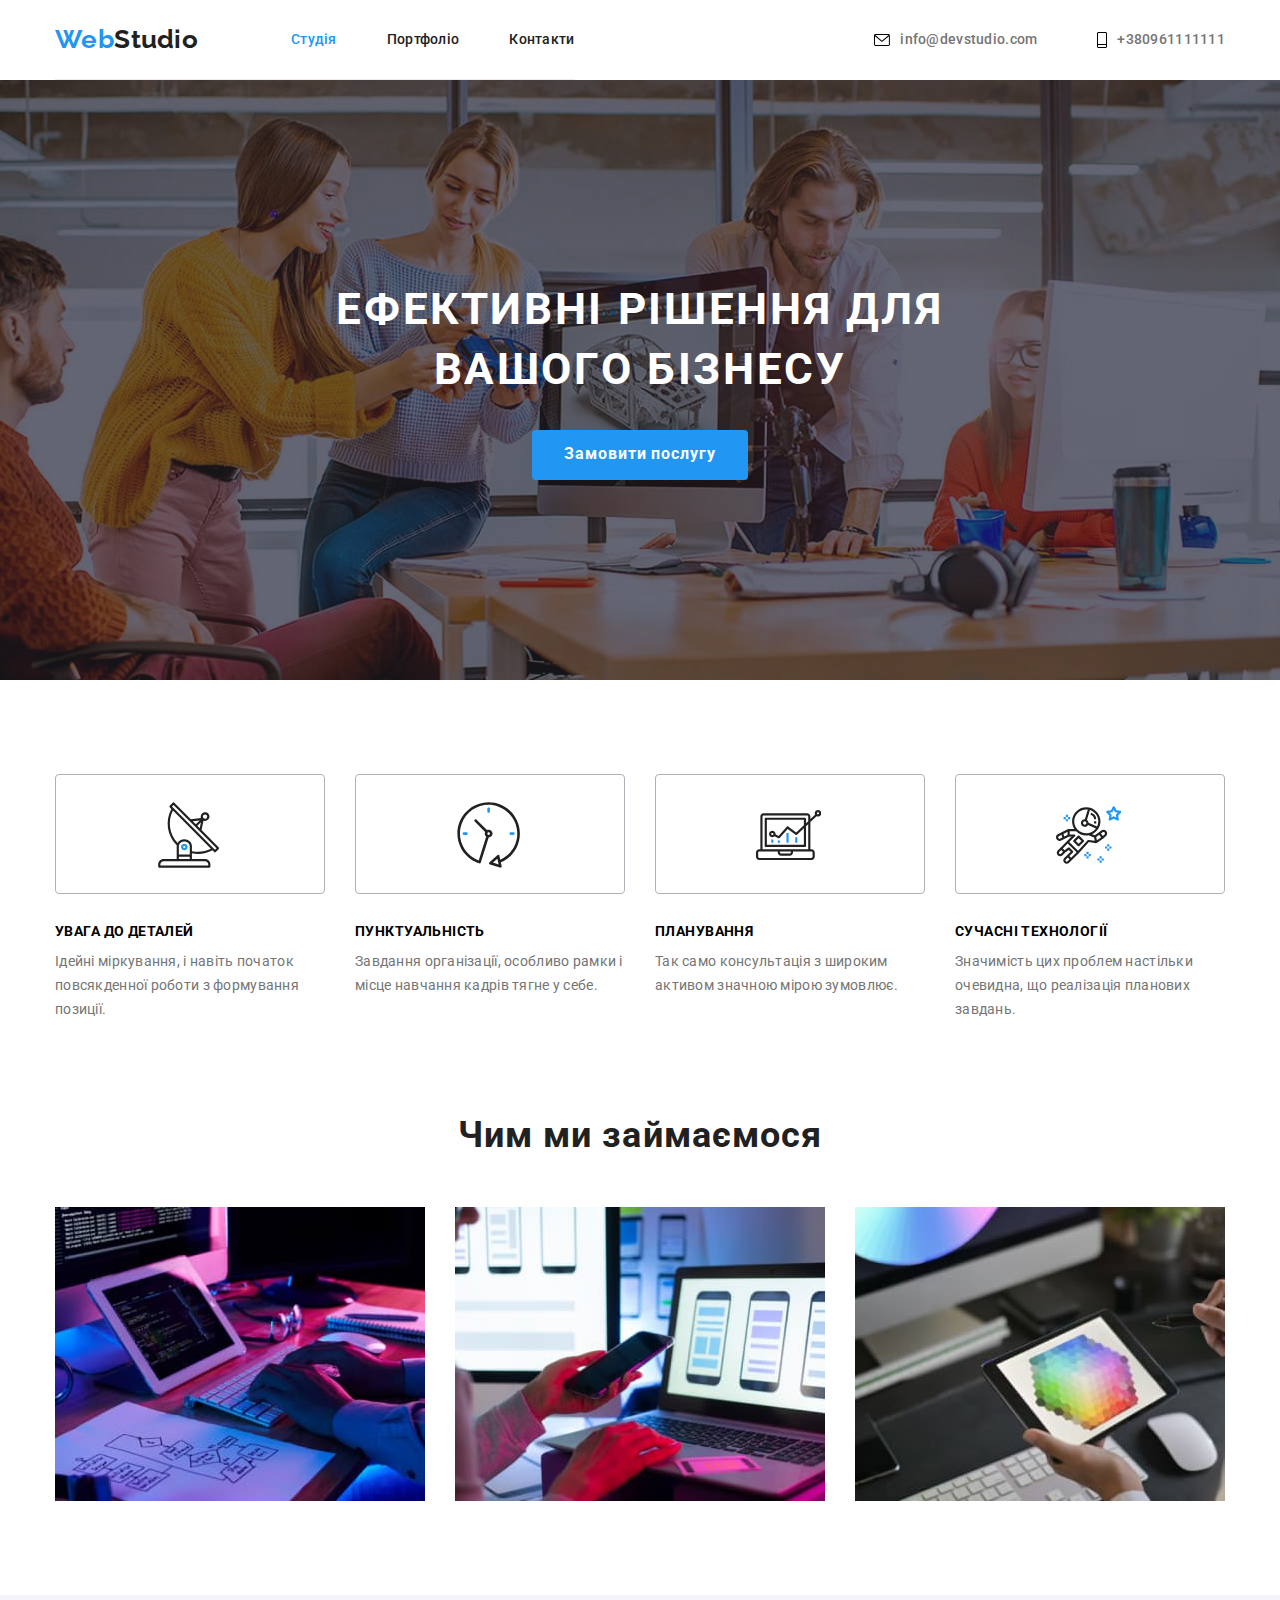
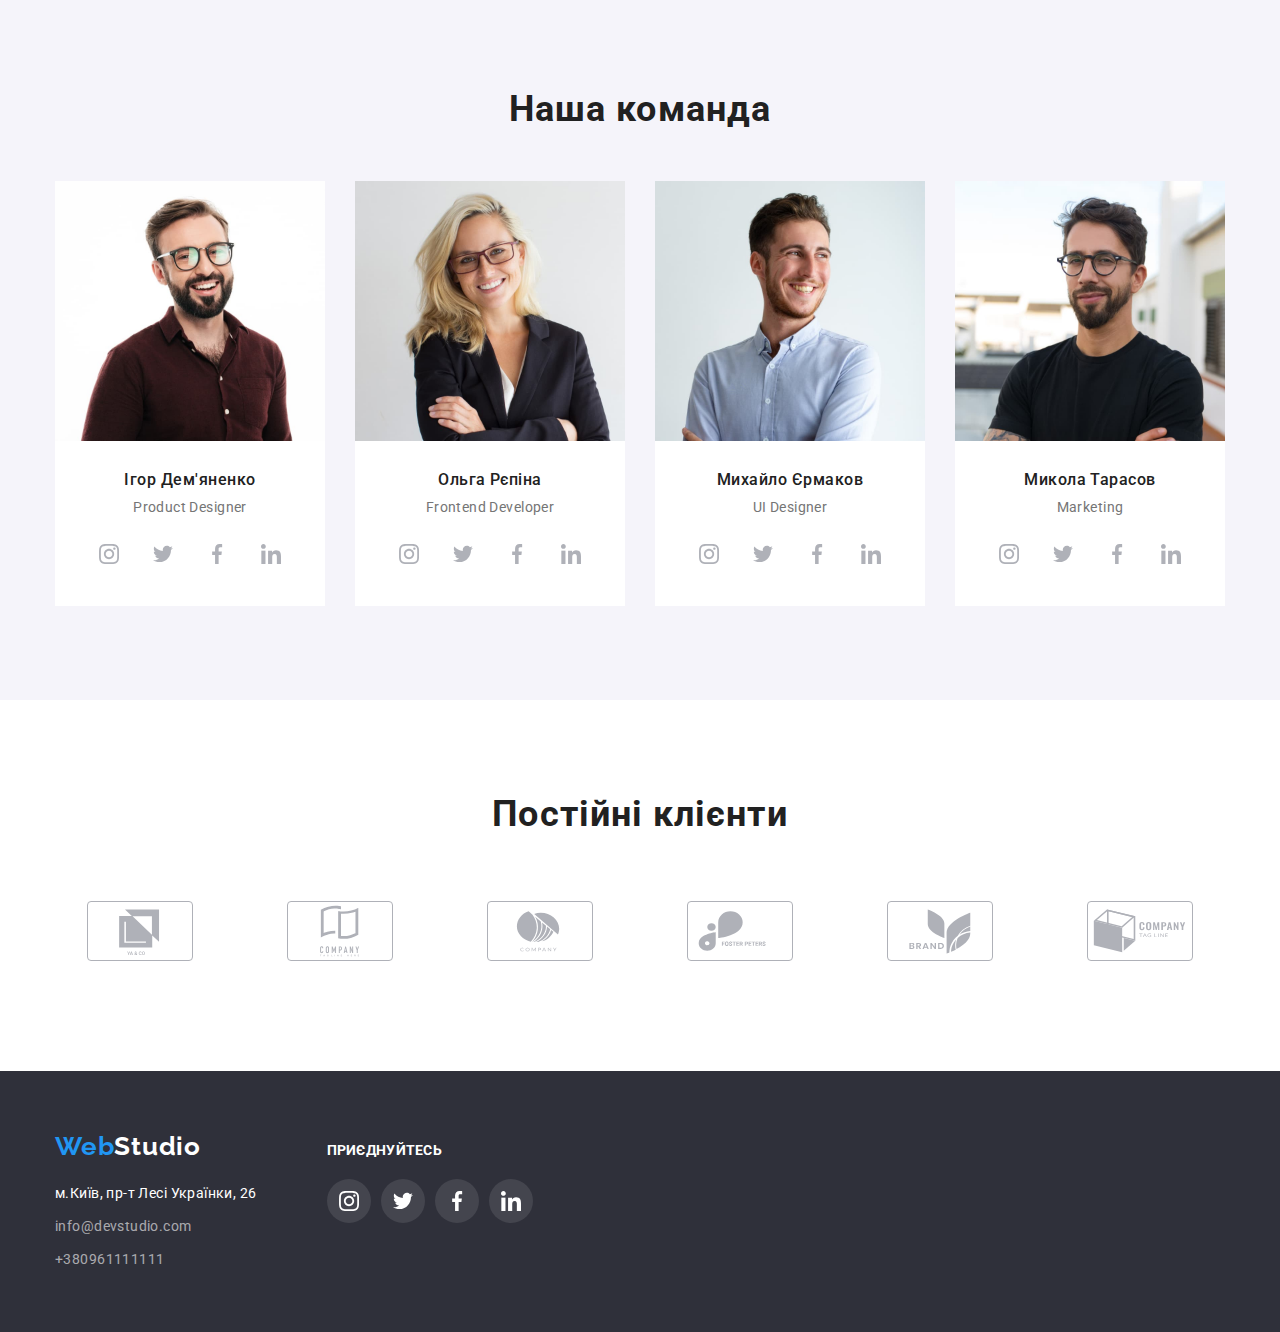
==== commit 2d3b2a3a: "виправлення-сім" ====
--- a/index.html
+++ b/index.html
@@ -37,26 +37,25 @@
   </nav>
     <ul class="list contakt">
 
-      <div class="post-email">
-        <li class="post-email-link item-contakt "> 
-          <svg class="post-email-icon">
-            <use href="./images/symbol-defs 2.svg#icon-envelope-hover"></use>
-       </li>
-
-      <li>
-        <a class="item-contakt contakt-email link-port" href="./mailto:info@devstudio.com">info@devstudio.com</a></li>
-      </div>
-        
-        <div class="number">
-        <li class="contakt-number contakt-email"> 
-          <svg class="contakt-phone-icon ">
-            <use href="./images/symbol-defs 2.svg#icon-untitled"></use>
-        </li>
-      
-        <li><a class="item-contakt contakt-email  link-port" href="">+380961111111  </a></li>
-      </div>
+      <li class="post-email-link item-contakt"> 
+        <a class="item-contakt contakt-email link-port"href>
+        <svg class="post-email-icon">
+          <use href="./images/symbol-defs 2.svg#icon-envelope-hover"></use> 
     </svg>
-         </li>
+    info@devstudio.com
+  </a>
+  </li> 
+  
+<li class="contakt-email">
+<a class="item-contakt contakt-email link-port" href>
+  <svg class="contakt-phone-icon">
+<use href="./images/symbol-defs 2.svg#icon-untitled"></use>
+  </svg>
+ +380961111111
+</a>
+</li>
+
+    
      </ul>
 </div>
 
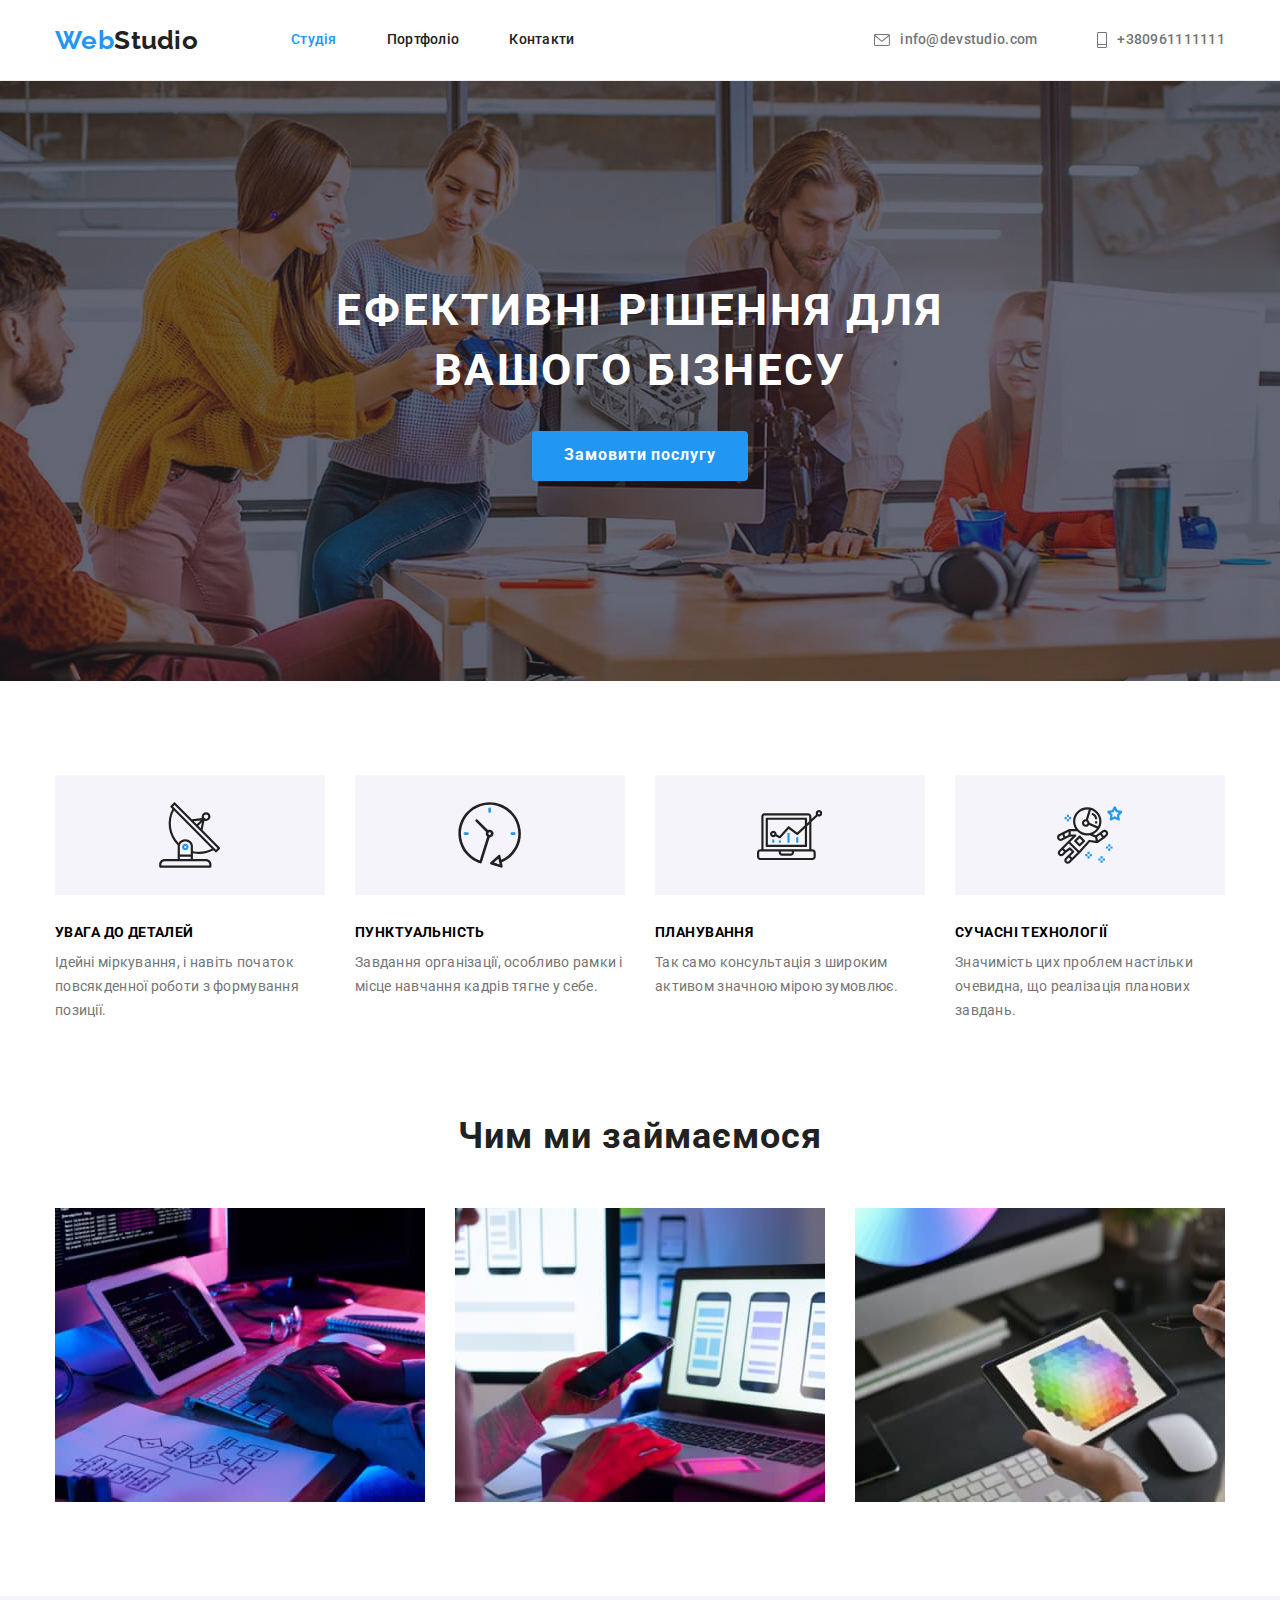
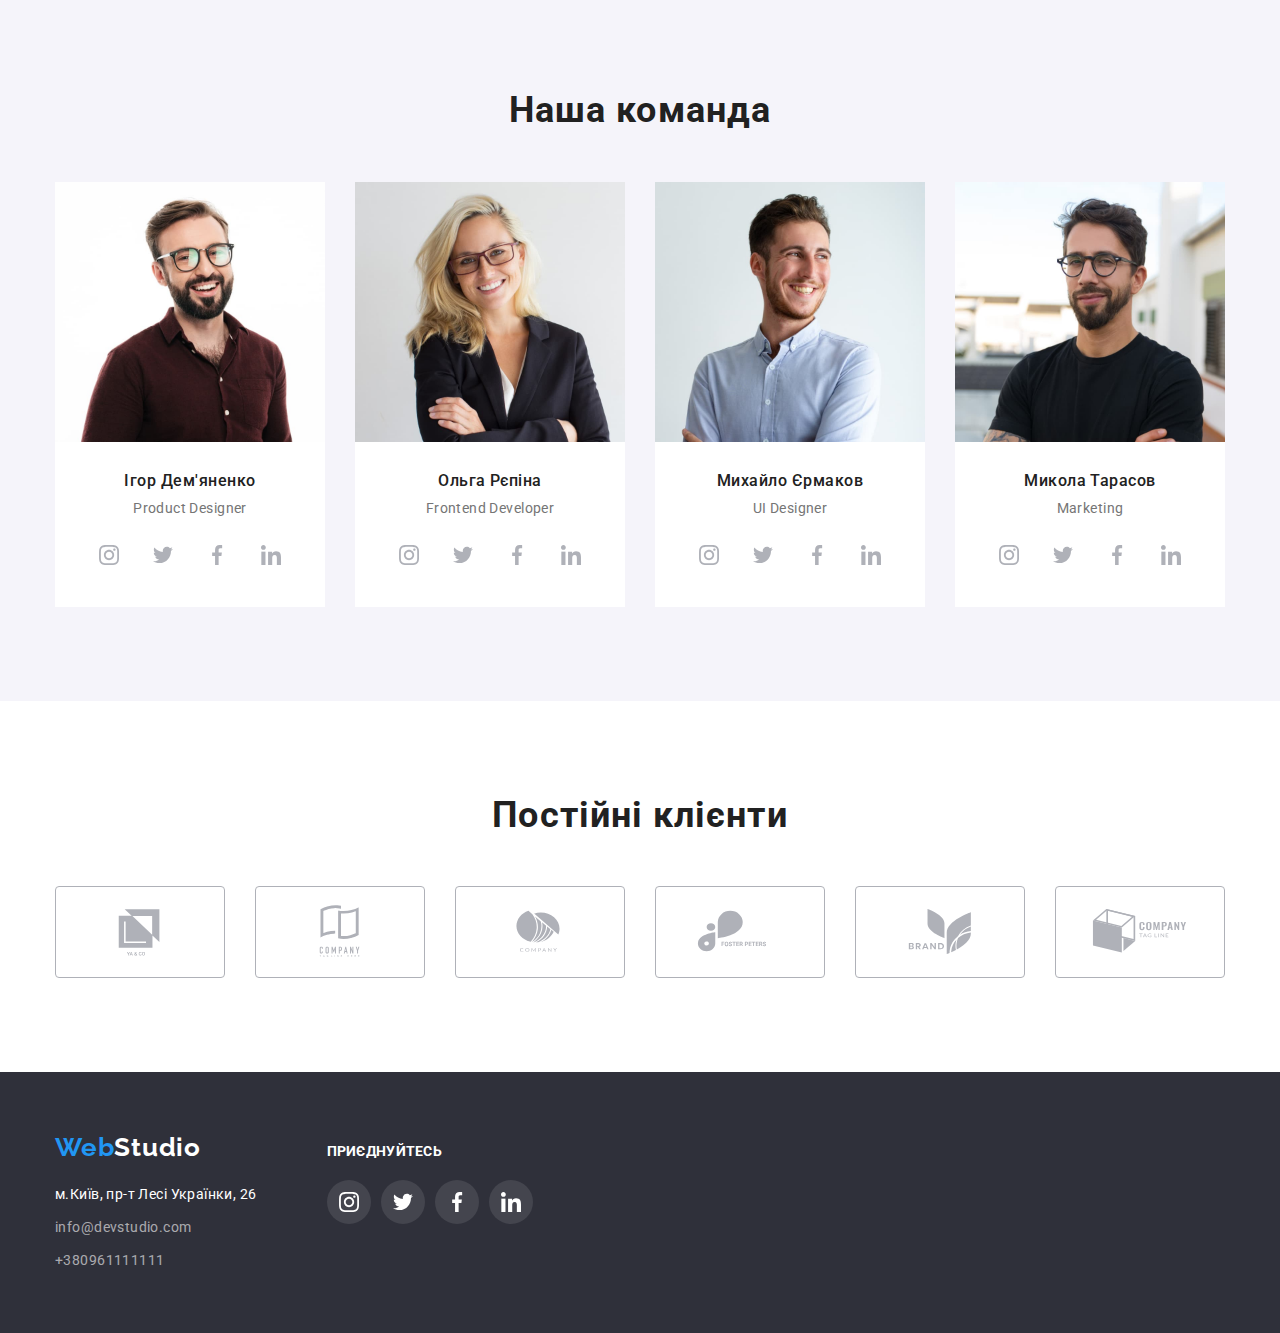
==== commit e0ca3f7c: "зміни-вісім" ====
--- a/index.html
+++ b/index.html
@@ -20,9 +20,9 @@
 </head>
   <body>
     <!--шапка сайта-->
-<header class="page-header">
+<header class="page-header box">
 <div class="container page-header-container"> 
-<nav class="page-nav box ">
+<nav class="page-nav">
      
           <a href="./index.html" class="studio-list link-port"><span class="logo"><span class="accent-logo list link">Web</span>Studio</span></a> 
     
@@ -391,7 +391,7 @@
       </address>
     </div>   
     <div class="join">
-        <h3 class="join-title">Приєднуйтесь</h3>
+        <p class="join-title">Приєднуйтесь</p>
         <ul class="social-list list">
           <li class="social-list-item">
             <a href="" class="social-list-link-footer"> 
